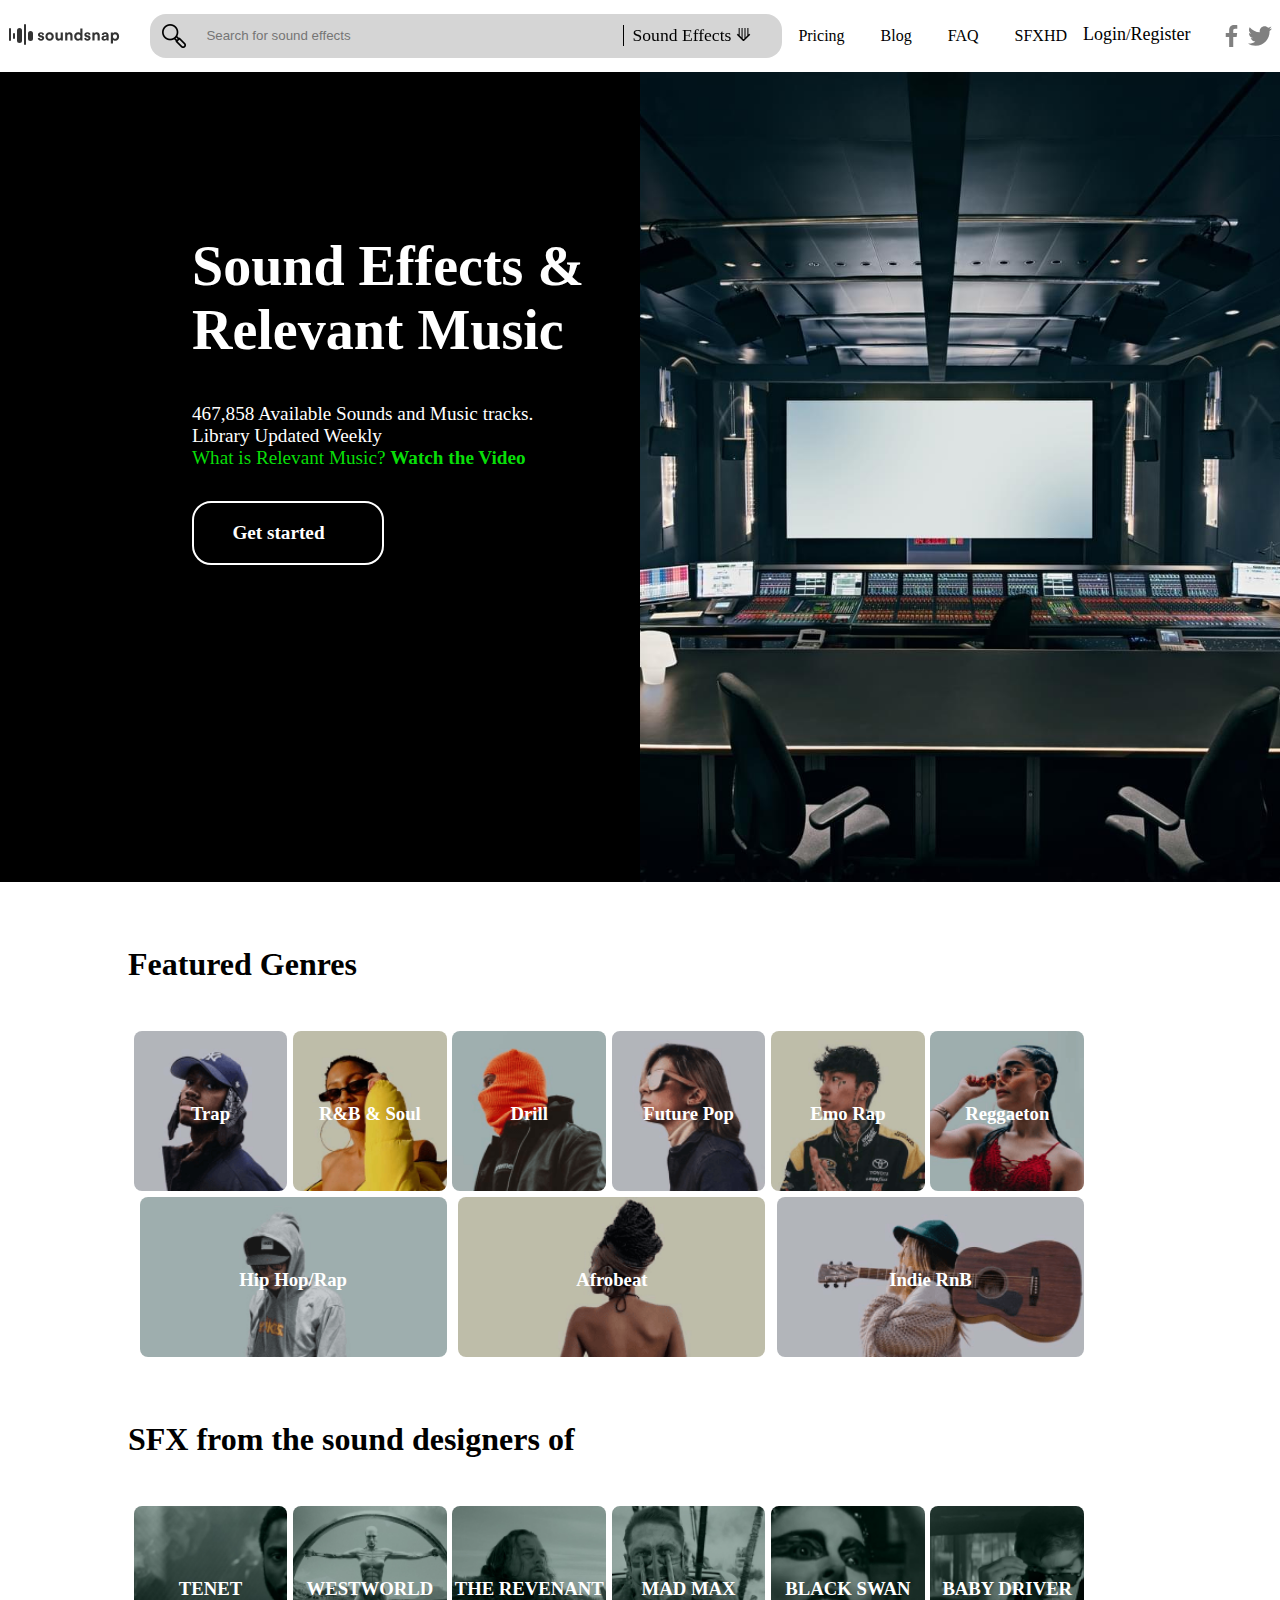
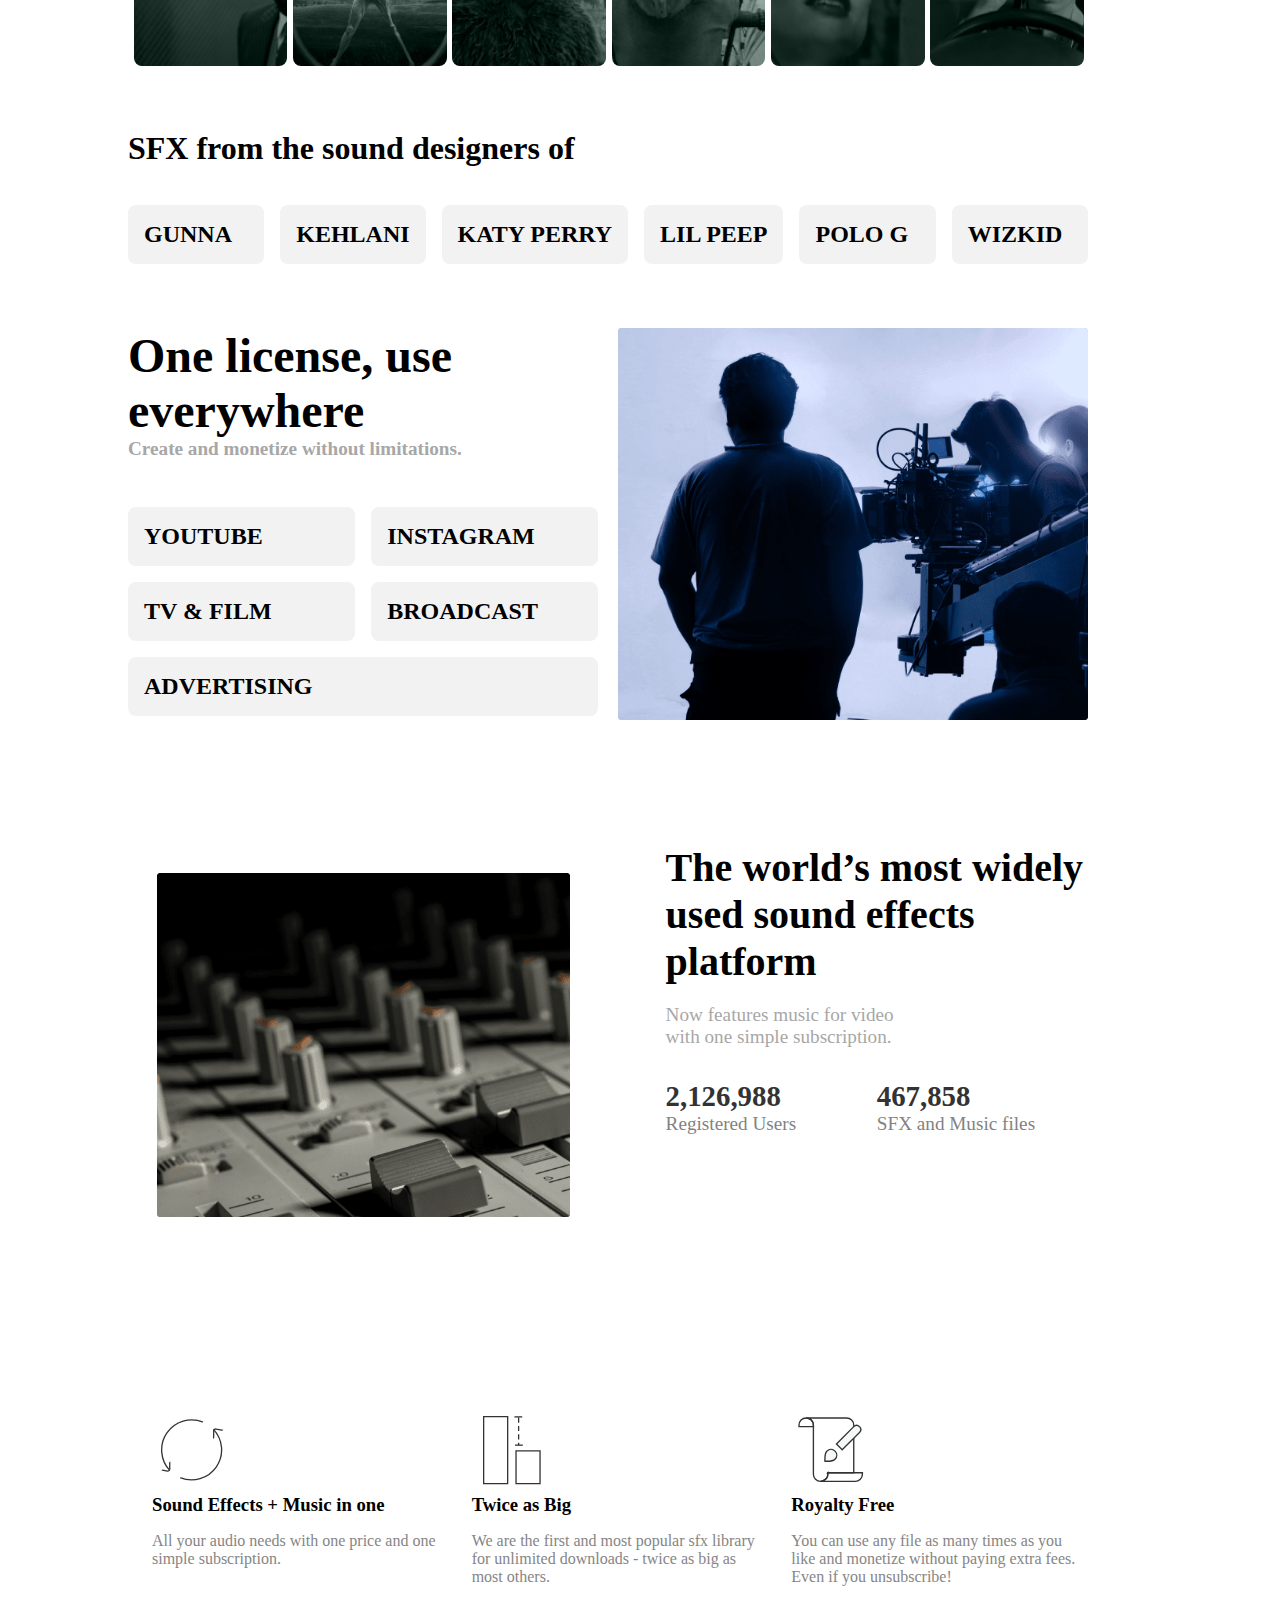
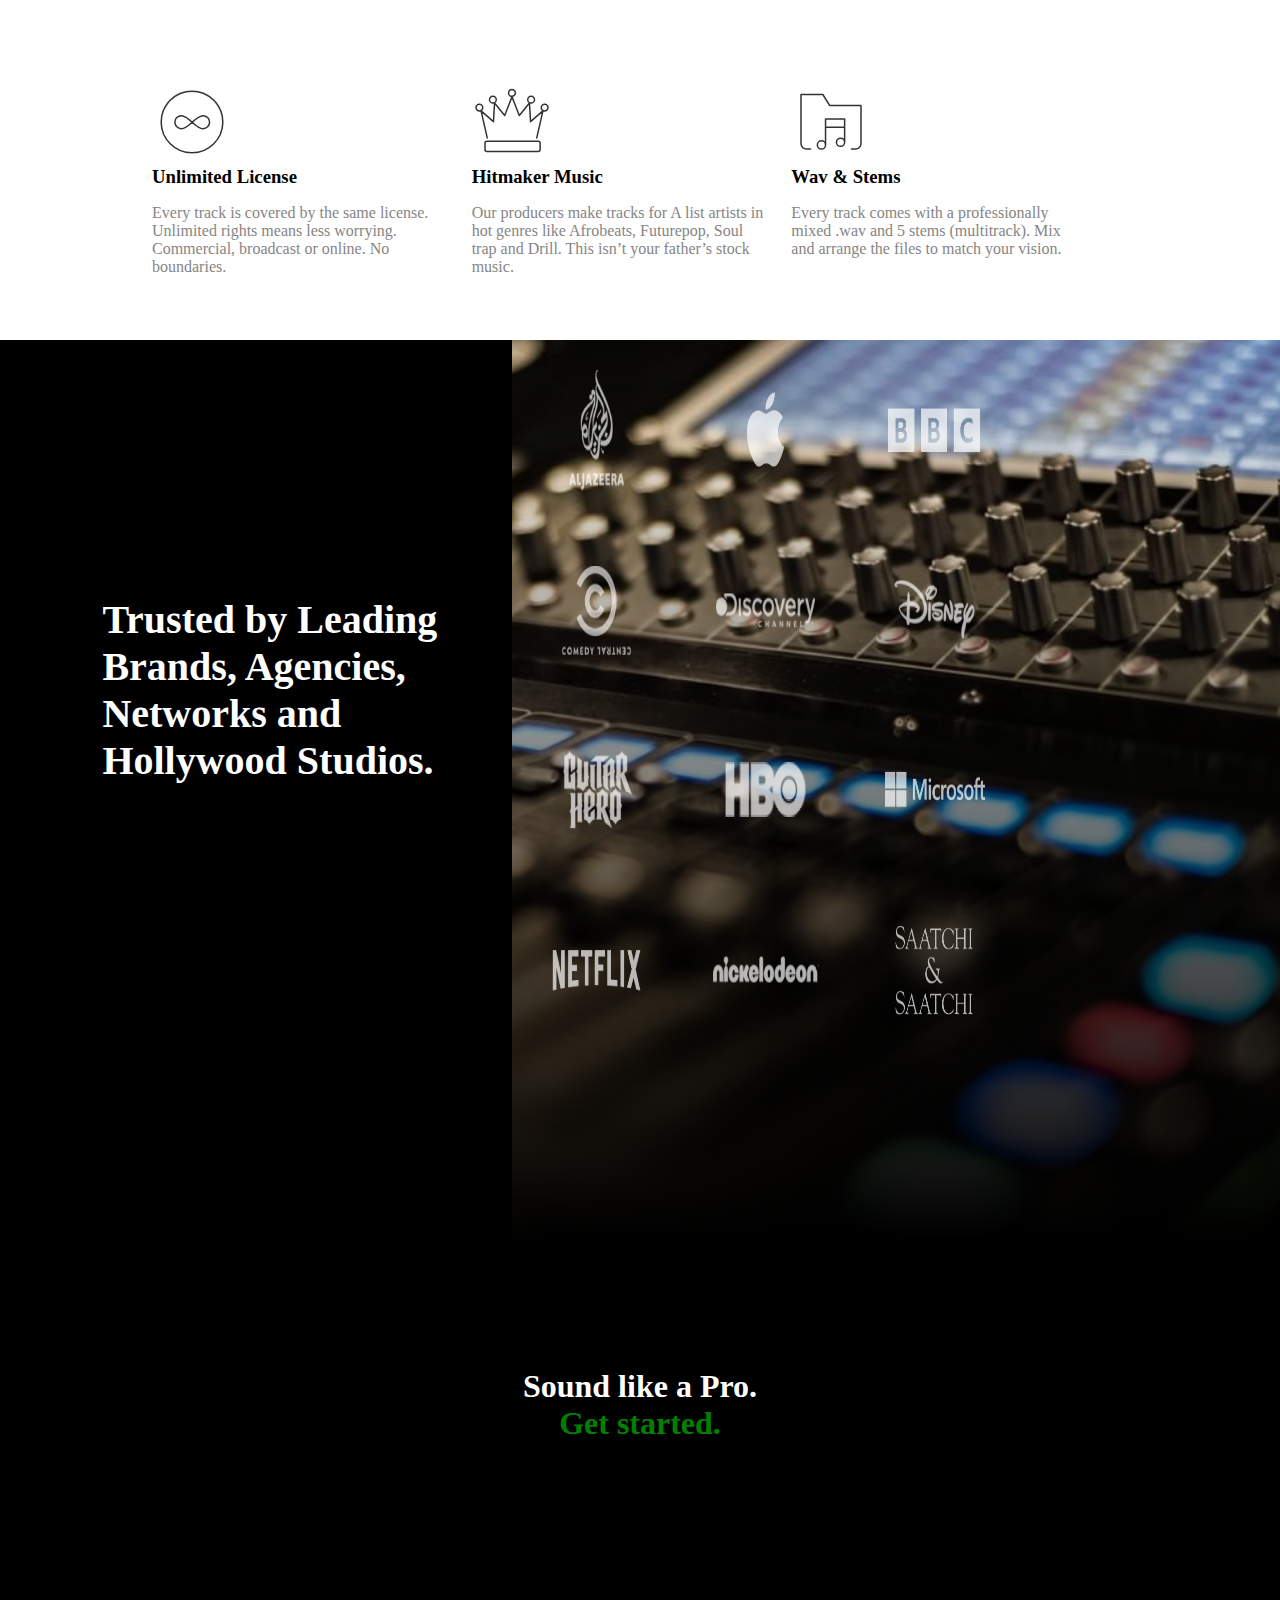
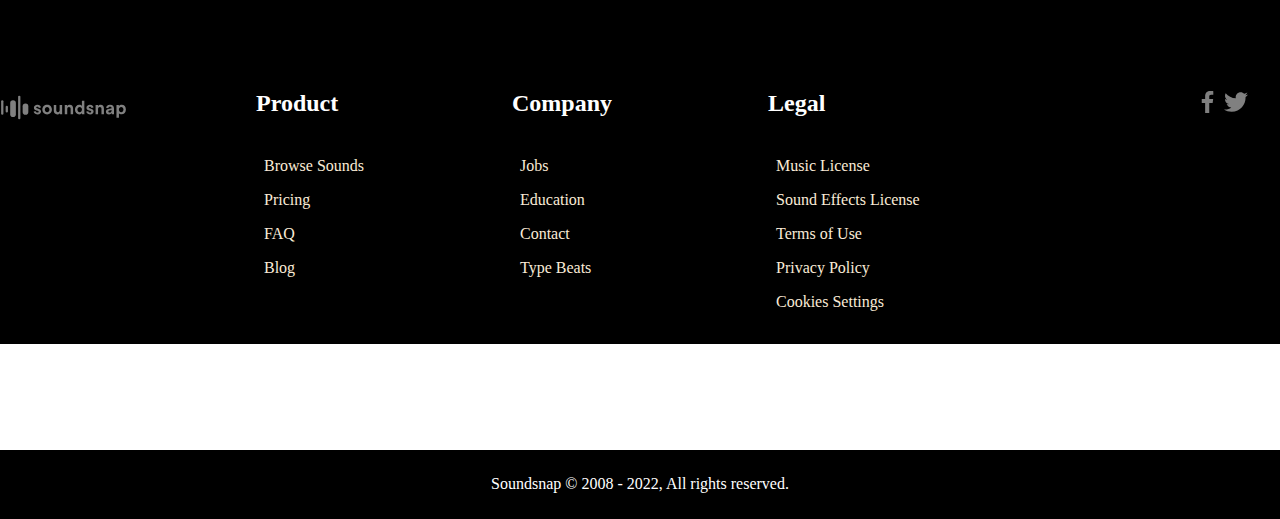
==== index.html @ e52e3776 "last part" ====
<!DOCTYPE html>
<html lang="en">
<head>
    <meta charset="UTF-8">
    <meta http-equiv="X-UA-Compatible" content="IE=edge">
    <meta name="viewport" content="width=device-width, initial-scale=1.0">
    <title>soundsnap</title>
    <link rel="icon" type="image/png" href="./resources/favicon.png">
    <link rel="stylesheet" href="./css_files/index.css">
    <link rel="stylesheet" href="./css_files/index2.css">
    <link rel="stylesheet" href="./css_files/index3.css">
</head>
<body>

    <header class="full">
        <a class="logo" href="index.html"><img src="./resources/logo.svg" alt="not found"></a>
        <div class="containerSearch">
            <img class="spanIcon" src="./resources/icon_search.png" alt="not-found">
            <input type="text" name="search" class="inputSearch" placeholder="Search for sound effects">
            <span></span>
            <span class="borderSec"></span>
            <div class="dropMenu"><span>Sound Effects</span>
                <div class="dropDownContainer">
                    <span class="arrowSpan"></span>
                    <span class="list">
                        <span>Search for</span>
                        <a href="#">Sound Effects</a>
                        <a href="#">Music</a>
                    </span>
                </div>
            </div>
        </div>
        <nav style="float: left;">
            <ul>
                <li><a href="#">Pricing</a></li>
                <li><a href="#">Blog</a></li>
                <li><a href="#">FAQ</a></li>
                <li><a href="#">SFXHD</a></li>
            </ul>
        </nav>
        <span class="logIn">
            <a href="#" onclick="openLogIn(event)">Login</a>/<a href="#" onclick="openSignUp(event)">Register</a>
        </span>
        <span class="socialBtn">
            <a href="#"><img class="social-image" src="./resources/facebook.svg" alt="Facebook button light"></a>
            <a href="#"><img class="social-image" src="./resources/twitter.svg" alt="Twitter button light"></a>
        </span>
    </header>


    <header class="mini">
        <span class="menu" onclick="openNav()">
            <img src="./resources/menu.svg" alt="not found">
        </span>
        <img src="./resources/logo.svg" alt="not found" class="logo">
        <span class="btnSearch" onclick="ToggleSearchBar()">
            <img src="./resources/search.svg" alt="">
        </span>
    </header>
    <div class="searchBar" id="searchBar">
        <div class="containerSearch" style="font-size: 0.7em;">
            <img class="spanIcon" src="./resources/icon_search.png" alt="not-found">
            <input type="text" name="search" class="inputSearch" placeholder="Search for sound effects">
            <div class="dropMenu"><span>SFX</span>
                <div class="dropDownContainer" style="height: 8em;">
                    <span class="arrowSpan"></span>
                    <span class="list">
                        <span>Search for</span>
                        <a href="#">SFX</a>
                        <a href="#">Music</a>
                    </span>
                </div>
            </div>
        </div>
    </div>
    <div id="mySidenav" class="sidenav">
        <a href="javascript:void(0)" class="closebtn" onclick="closeNav()">&times;</a>
        <a href="#">Home</a>
        <a href="#">Pricing</a>
        <a href="#">Blog</a>
        <a href="#">FAQ</a>
        <a href="#">SFXHD</a>
        <a href="#" onclick="openLogIn(event)">Login</a>
        <a href="#" onclick="openSignUp(event)">Register</a>
    </div>


    <main id="main">
        <div class="sideRight">
        </div>
        <div class="sideLeft">
            <h1>Sound Effects &<br>
                Relevant Music</h1>
            <p>467,858 Available Sounds and Music tracks.<br>
                 Library Updated Weekly<br> <span style="color: rgb(8, 222, 8);">What is Relevant Music? </span> 
                <span style="font-weight: bold; cursor: pointer; color: rgb(8, 222, 8);">Watch the Video</span>
                <a class="button-link" href="#">Get started</a>
            </p>
            
            
        </div>
        <div style="clear: both;"></div>
        <div class="secondSection">
            <h1>Featured Genres</h1>
            <div class="sectionHome">
                <div class="imageContainer ">
                <img src="./resources/trap.png"  alt="Trap sound effects">
                <h3>
                  <a href="#" title="Trap">
                    Trap
                  </a>
                </h3>
              </div>
             <div class="imageContainer">
                <img  src="./resources/r-b-soul.png"  alt="R&amp;B &amp; Soul sound effects">
                <h3>
                  <a href="#" title="R&amp;B &amp; Soul">
                    R&amp;B &amp; Soul
                  </a>
                </h3>
              </div>
              <div class="imageContainer">
                <img  src="./resources/drill.png"  alt="Drill sound effects">
                <h3>
                  <a href="#" title="Drill">
                    Drill
                  </a>
                </h3>
              </div>
              <div class="imageContainer">
                <img src="./resources/future_pop.png"  alt="Future Pop sound effects">
                <h3>
                  <a href="#" title="Future Pop">
                    Future Pop
                  </a>
                </h3>
              </div>
              <div class="imageContainer">
                <img  src="./resources/emo_rap.png"  alt="Emo Rap sound effects">
                <h3>
                  <a href="#" title="Emo Rap">
                    Emo Rap
                  </a>
                </h3>
              </div>
              <div class="imageContainer ">
                <img  src="./resources/latin_reggaeton.png"  alt="Reggaeton sound effects">
                <h3>
                  <a href="#" title="Reggaeton">
                    Reggaeton
                  </a>
                </h3>
              </div>
               <div class="imageContainer second">
                <img  src="./resources/rap_hip_hop.png"  alt="Hip Hop/Rap sound effects">
                <h3>
                  <a href="#" title="Hip Hop/Rap">
                    Hip Hop/Rap
                  </a>
                </h3>
              </div>
              <div class="imageContainer second">
                <img  src="./resources/afrobeat.png"  alt="Afrobeat sound effects">
                <h3>
                  <a href="#" title="Afrobeat">
                    Afrobeat
                  </a>
                </h3>
              </div>
              <div class="imageContainer second">
                <img  src="./resources/indie_rnb.png"  alt="Indie RnB sound effects">
                <h3>
                  <a href="#" title="Indie RnB">
                    Indie RnB
                  </a>
                </h3>
              </div>
            </div>
        </div>
        <div style="clear: both;"></div>
        <div class="secondSection">
            <h1>SFX from the sound designers of</h1>
            <div class="sectionHome">
                <div class="imageContainer">
                    <img src="./resources/tenet.jpg"  alt="Trap sound effects">
                    <h3>
                      <a href="#" title="Trap">
                        TENET
                      </a>
                    </h3>
                  </div>

                  <div class="imageContainer">
                    <img src="./resources/westworld.jpg"  alt="Trap sound effects">
                    <h3>
                      <a href="#" title="Trap">
                        WESTWORLD
                      </a>
                    </h3>
                  </div>

                  <div class="imageContainer ">
                    <img src="./resources/the_revenant.jpg"  alt="Trap sound effects">
                    <h3>
                      <a href="#" title="Trap">
                        THE REVENANT
                      </a>
                    </h3>
                  </div>

                  <div class="imageContainer">
                    <img src="./resources/mad_max.jpg"  alt="Trap sound effects">
                    <h3>
                      <a href="#" title="Trap">
                        MAD MAX
                      </a>
                    </h3>
                  </div>
                  <div class="imageContainer">
                    <img src="./resources/black_swan.jpg"  alt="Trap sound effects">
                    <h3>
                      <a href="#" title="Trap">
                        BLACK SWAN
                      </a>
                    </h3>
                  </div>
                  <div class="imageContainer">
                    <img src="./resources/baby_driver.jpg"  alt="Trap sound effects">
                    <h3>
                      <a href="#" title="Trap">
                        BABY DRIVER
                      </a>
                    </h3>
                  </div>
            </div>
        </div>

        <div style="clear: both;"></div>
        <div class="secondSection">
            <h1>SFX from the sound designers of</h1>
            <div class="itemProducer">
                <div>
                <h3>Gunna</h3>
              </div>
              <div>
                <h3>Kehlani</h3>
              </div>
              <div>
                <h3>Katy Perry</h3>
              </div>
              <div>
                <h3>Lil Peep</h3>
              </div>
              <div>
                <h3>Polo G</h3>
              </div>
              <div>
                <h3>Wizkid</h3>
              </div>
            </div>
        </div>
        <div class="secondSection">
            <div class="sideRight2">
                <img src="./resources/home-one-license.png" alt="not found">
            </div>
            <div class="sideLeft2">
                <h1>One license, use everywhere</h1>
                <h3>Create and monetize without limitations.</h3>
                <div class="itemProducer" style="margin-top: 10%;">
                    <div>
                    <h3>YOUTUBE</h3>
                  </div>
                  <div>
                    <h3>INSTAGRAM</h3>
                  </div>
                  <div>
                    <h3>TV &amp; FILM</h3>
                  </div>
                  <div>
                    <h3>BROADCAST</h3>
                  </div>
                  <div>
                    <h3>ADVERTISING</h3>
                  </div>
                </div>
            </div>
        </div>
        <div class="secondSection" style="margin-top: 5%;">
            <div class="sideLeft3">
                <img src="./resources/widely-used.png" alt="not found">
            </div>
            <div class="sideRight3">
                <h1>The world’s most widely used sound effects platform</h1>
                <p>Now features music for video<br> with one simple subscription.</p>
                <div class="number">
                    <div class="users">
                      <span class="files">2,126,988</span>Registered Users
                    </div>
                    <div class="users">
                      <span class="files">467,858</span>SFX and Music files
                    </div>
                  </div>
            </div>
        </div>

        <div style="clear: both;"></div>
        <div class="secondSection">
            <div class="itemSec">
                <div class="item">
                  <div class="image">
                    <img src="./resources/icon-one_sub.svg">
                  </div>
                    <h3>Sound Effects + Music in one</h3>
                    <p class="text">All your audio needs with one price and one simple subscription.</p>
                </div><div class="item">
                  <div class="image">
                    <img src="./resources/icon-twice_as_big.svg">
                  </div>
                    <h3>Twice as Big</h3>
                    <p class="text">We are the first and most popular sfx library for unlimited downloads - twice as big as most others.</p>
                </div><div class="item">
                  <div class="image">
                    <img src="./resources/icon-royalty.svg">
                  </div>
                    <h3>Royalty Free</h3>
                    <p class="text">You can use any file as many times as you like and monetize without paying extra fees. Even if you unsubscribe!</p>
                </div>
                <div class="item">
                  <div class="image">
                    <img src="./resources/icon-unlimited.svg">
                  </div>
                    <h3>Unlimited License</h3>
                    <p class="text">Every track is covered by the same license. Unlimited rights means less worrying. Commercial, broadcast or online. No boundaries.</p>
                </div>
                <div class="item">
                  <div class="image">
                    <img src="./resources/icon-hitmaker.svg">
                  </div>
                    <h3>Hitmaker Music</h3>
                    <p class="text">Our producers make tracks for A list artists in hot genres like Afrobeats, Futurepop, Soul trap and Drill. This isn’t your father’s stock music.</p>
                </div>
                <div class="item">
                  <div class="image">
                    <img src="./resources/icon-wave_stems.svg">
                  </div>
                    <h3>Wav &amp; Stems</h3>
                    <p class="text">Every track comes with a professionally mixed .wav and 5 stems (multitrack). Mix and arrange the files to match your vision.</p>
                </div>
            </div>
          </div>
          <footer>
             <div class="leftSide">
             <h3>Trusted by
                Leading Brands,
                Agencies, Networks
                and Hollywood Studios.</h3>
            </div>
          <div class="rightSide">
              <img src="./resources/aljazeera@2x.png" alt="">
              <img src="./resources/apple@2x.png" alt="">
              <img src="./resources/bbc@2x.png" alt="">
              <img src="./resources/comedy@2x.png" alt="">
              <img src="./resources/discovery@2x.png" alt="">
              <img src="./resources/disney@2x.png" alt="">
              <img src="./resources/guitarhero@2x.png" alt="">
              <img src="./resources/hbo@2x.png" alt="">
              <img src="./resources/microsoft@2x.png" alt="">
              <img src="./resources/netflix@2x.png" alt="">
              <img src="./resources/nickelodeon@2x.png" alt="">
              <img src="./resources/saatchi@2x.png" alt="">
            </div>
          <div class="containerText">
              <h1>Sound like a Pro. </h1>
              <h1 style="color:green">Get started.</h1>
            </div>
            <div class="footerContainer">
              <div>
                <a href="#"><img src="./resources/logo2.svg" alt="not found" width="50%"></a>
              </div>
              <div>
                <h2>Product</h2>
                <ul>
                  <li><a href="#">
                    Browse Sounds</a></li>
                    <li><a href="#">Pricing</a></li>
                    <li><a href="#">FAQ </a></li>
                    <li><a href="#">Blog</a></li>
                </ul>
              </div>
              <div>
                <h2>Company</h2>
                <ul>
                  <li><a href="#">Jobs</a></li>
                  <li><a href="#">Education</a></li>
                  <li><a href="#">Contact </a></li>
                  <li><a href="#">Type Beats </a></li>
                </ul>
              </div>
              <div>
                <h2>Legal</h2>
                <ul>
                  <li><a href="#">Music License</a></li>
                <li><a href="#">Sound Effects License</a></li>
                <li><a href="#">Terms of Use</a></li>
                <li><a href="#">Privacy Policy</a></li>
                <li><a href="#">Cookies Settings</a></li>
                </ul>
              </div>
              <div style="text-align: right; padding-right: 2em;">
                <a href="#"><img src="./resources/facebook.svg" alt=""></a>
                <a href="#"><img src="./resources/twitter.svg" alt=""></a>
              </div>
            </div>
            <div style="clear: both;"></div>
            <div class="copyright">Soundsnap © 2008 - 2022, All rights reserved.</div>
          </footer>
    </main>
    <div id="logIn" class="dialog">
    <form action="./html_files/log_in.html" method="get" class="form-content animate">
      <label for="uname"><b>Username</b></label>
      <input class="email" type="text" placeholder="Enter Username" name="uname" required>
  
      <label for="psw"><b>Password</b></label>
      <input class="pass" type="password" placeholder="Enter Password" name="psw" required>
  
      <button type="submit">Login</button>
      <label>
        <input type="checkbox" checked="checked" name="remember"> Remember me
      </label>
    </form>
  </div>

  <div id="signUp" class="dialog">
    <form action="./html_files/registration.html" method="post" class="form-content animate">
      <label for="email"><b>Email</b></label>
      <input class="email" type="text" placeholder="Enter Email" name="email" required>

      <label for="fName"><b>FirstName</b></label>
      <input class="email" type="text" placeholder="Enter FirstName" name="fName" required>

      <label for="lName"><b>LastName</b></label>
      <input class="email" type="text" placeholder="Enter LastName" name="lName" required>

      <label for="psw"><b>Password</b></label>
      <input class="pass" type="password" placeholder="Enter Password" name="psw" required>

      <button type="submit">Sign Up</button>
    </form>
  </div>
      <script src="./js_files/my_js.js"></script>
</body>
</html>
---- css_files/index.css ----
*{
    padding: 0%;
    margin: 0%;
    box-sizing: border-box;
}

header{
    position: fixed;
    top: 0;
    width: 100%;
    height: 4.5em;
    background-color: rgb(255, 255, 255);
    padding-left: 0.5em;
    z-index: 1;
}
header.full{
   padding: .5em;
}
header.mini{
    display: none;
}

.logo{
    float: left;
    position: relative;
    top: 20%;
    width: 10%;
}
.containerSearch{
    float: left;
    width: 50%;
    height: 80%;
    background-color: rgb(213, 213, 213);
    position: relative;
    top: 10%;
    margin-left: 1em;
    border-radius: 1em;
}

.spanIcon{
    position: relative;
    top: 14%;
    width: 2em;
    height: 2em;
    float: left;
    margin-right: 1em;
    margin-left: 0.5em;
}

.inputSearch{
    float: left;
    position: relative;
    top: 10%;
    width: 50%;
    height: 80%;   
    border: none;
    background-color: rgb(213, 213, 213);
    z-index: 1;
}
.inputSearch:focus{
    border: none;
    outline: 0;
}

input[type='text']:focus + span:after {
    content:'\00D7';
}
.borderSec{
    position: relative;
    width: 49%;
    height: 2.9em;
    position: fixed;
    left: 12%;
}
input[type='text']:focus ~ .borderSec{
    border: solid .1em green;
    border-radius:1em;
}
input+span{
    float: left;
    position: relative;
    top: 0%;
    font-weight: bold;
    font-size: 2.5em;
    cursor: pointer;
}
.dropMenu{
    float: right;
    position: relative;
    top: 25%;
    right: 5%;
    font-size: 1.1em;
    cursor: pointer;
    z-index: 1;
    padding-left: 0.5em;
    border-left: solid .1em black;
}
.dropMenu::after{
    content: " \27F1";
}
.dropDownContainer{
    width: 12em;
    height: 7.5em;
    border: solid 2px black;
    position: absolute;
    top: 130%;
    left: -12%;
    right: 37%;
    background-color: white;
    box-shadow: 0.3em 0.5em #d2d0d0;
    display: none;
}
.dropDownContainer .arrowSpan{
    width: 20%;
    height: 30%;
    border: solid 2px black;
    position: absolute;
    top: -2%;
    right: 30%;
    transform: rotate(45deg);
   background-color: white;
}
.dropDownContainer .list{
    position: absolute;
    width: 100%;
    height: 100%;
    background-color: white;   
}
span a{
    color: black;
    padding: 0.7em 1em;
    text-decoration: none;
    display: block;
}
span a:hover{
    background-color: #d2d0d0;
}
.list span{
    color: rgb(131, 128, 128);
    padding: 0.7em 1em;
    font-size: 0.8em;
    text-decoration: none;
    display: block;
}
.dropMenu:hover .dropDownContainer{
    display: inline;
}
nav>ul>li{
    display: inline-block;
    padding: 1.2em 1em;
}
nav>ul>li>a{
    text-decoration: none;
    color: black;
}
nav>ul>li>a:hover{
    color: rgb(155, 155, 155);
}
.logIn>a{
    padding: 0.9em 0em;
    display: inline-block;
    font-size: large;
}
.logIn>a:hover{
    color: rgb(155, 155, 155);
    background-color: rgb(255, 255, 255);;
}
.socialBtn{
    float: right;
    position: relative;
}
.socialBtn>a{
    padding: 0.9em 0em;
    display: inline-block;
    font-size: large;
}
.socialBtn>a:hover{
    background-color: transparent;
    opacity: 0.5;
}

.mini>.logo{
    position: absolute;
    right: 45%;
    top: 20%;
}
.mini>.menu{
    position: absolute;
    top: 30%;
    cursor: pointer;
}
.mini>.menu:hover{
   opacity: 0.5;
}
.mini>.btnSearch{
    float: right;
    position: relative;
    top: 30%;
    right: 2%;
    cursor: pointer;
}
.mini>.btnSearch:hover{
    opacity: 0.5;
}
.sidenav {
    height: 100%;
    width: 0;
    position: fixed;
    z-index: 1;
    top: 0;
    left: 0;
    background-color: #111;
    overflow-x: hidden;
    transition: 0.5s;
    padding-top: 60px;
  }
  .sidenav a {
    padding: 8px 8px 8px 32px;
    text-decoration: none;
    font-size: 25px;
    color: #818181;
    display: block;
    transition: 0.3s;
  }
  
  .sidenav a:hover {
    color: #f1f1f1;
  }
  
  .sidenav .closebtn {
    position: absolute;
    top: 0;
    right: 25px;
    font-size: 36px;
    margin-left: 50px;
  }
  
@media screen and (max-height: 450px) {
    .sidenav {padding-top: 15px;}
    .sidenav a {font-size: 18px;}
  }

.searchBar{
    position:fixed;
    width: 100%;
    height: 3.5em;
    background-color: rgb(216, 215, 215);
    top: 4.5em;
    display: none;
    z-index: 1;
}
.searchBar>.containerSearch{
    width: 90%;
    left: 2%;
}
.searchBar>.containerSearch .dropDownContainer{
    width: 180%;
    top: 100%;

}
.searchBar>.containerSearch .dropDownContainer .arrowSpan{
    top: -5%;
    right: 45%;
}
.searchBar>.containerSearch  .inputSearch{
    width: 60%;
}
main{
    height: 100%;
    width: 100%;
    top: 4.5em;
    right: 0;
    position: absolute;
}
main>.sideRight{
    background-image: url('../resources/main.jpg');
    background-size:     cover;                      /* <------ */
    background-repeat:   no-repeat;
    background-position: center center;
    width: 50%;
    height: 90%;
    float: right;
}
main>.sideLeft{
    background-color: black;
    width: 50%;
    height: 90%;
    float: left;
    color: white;
}
main>.sideLeft>h1{
    position: relative;
    top: 20%;
    left: 30%;
    font-size: 3.5em;
}
main>.sideLeft>p{
    position: relative;
    top: 25%;
    left: 30%;
    font-size: 1.2em;
}

@media only screen and (max-width: 1220px) {
    .socialBtn{
     display: none;
    }
}
 
@media only screen and (max-width: 1090px) {
     .containerSearch{
         width: 45%;
     }
     .borderSec{
        width: 44.5%;
     }
}
 
@media only screen and (max-width: 1000px) {
     .containerSearch{
         width: 40%;
     }
     .borderSec{
        width: 40%;
     }
}   
 
@media only screen and (max-width: 905px) {
     .containerSearch{
         width: 33%;
     }
     .inputSearch{
         width: 20%;
     }
     .borderSec{
        width: 32.5%;
        left: 12.5%;
     }
    
}
 

@media only screen and (max-width: 1150px) {
    main>.sideRight{
        width: 100%;
        height: 50%;
    }
 
    main>.sideLeft{
        width: 100%;
    }
    main>.sideLeft>h1 ,main>.sideLeft>p{
        width: 70%;
    }
    
}
main>.sideLeft>p>a{
    display: block;
    position: relative;
    margin-top: 5%;
    width: 30%;
    font-weight: 700;
    font-size: 1em;
    line-height: 1.56;
    padding: 0.8em 2em;
    border: solid 2px white;
    color: white;
    text-decoration: none;
    border-radius: 1em;
}
@media only screen and (max-width: 830px) {
    header.full{
        display: none;
    }
    header.mini{
        display: inline-block;
    }
    main>.sideLeft>p>a{
        width: 50%;
    }
    main>.sideLeft>p,main>.sideLeft>h1{
        left: 10%;
    }
    .logo{
        width: auto;
    }

}
@media only screen and (max-width: 500px) {
    main>.sideLeft{
        height: 55%;
        padding-right: 1em;
    }
    main>.sideLeft>p>a{
        font-size: 0.5em;
    }
    main>.sideLeft>p>a{
        width: 100%;
        font-size: .7em;
    }
    main>.sideLeft>p{
        font-size: 1em;
    }
    main>.sideLeft>h1{
        font-size: 1.2em;
    }
    
}
---- css_files/index2.css ----
main>.secondSection{
    padding-top:5%;
    padding-left: 10%;
    margin-right: 15%;
}

main>.secondSection>.sectionHome{
    background-color: aqua;
    margin-top: 3em;
}
main>.secondSection>.sectionHome>.imageContainer{
    position: relative;
    width: 16%;
    height: 10em;
    float: left;
    margin-left: 0.6%;
}
main>.secondSection>.sectionHome>.second{
    width: 32%;
    margin-left: 1.2%;
    margin-top: 0.6%;
}
main>.secondSection>.sectionHome>.imageContainer>img{
    width: 100%;
    height: 100%;
    object-fit: cover;
    object-position: center;
    border-radius: 0.5em;
}
main>.secondSection>.sectionHome>.imageContainer>h3{
    width: 100%;
    height: 100%;
    text-align: center;
    position: absolute;
    top: 0%;
    border-radius: 0.5em;
    cursor: pointer;
        
}
main>.secondSection>.sectionHome>.imageContainer>h3>a{
    position: relative;
    top: 45%;
    text-decoration: none;
    color: white;
}
main>.secondSection>.sectionHome>.imageContainer>h3:hover{
    background-color: rgb(188, 241, 224);
}

.itemProducer{
    display: flex;
    flex-wrap: wrap;
    justify-content: center;
    align-items: center;
    gap: 1em;
    margin-top: 4%;
}
.itemProducer>div{
    text-transform: uppercase;
    background: #f2f2f2;
    border-radius: .5em;
    padding: 1em;
    flex: 1 1 0;
    white-space: nowrap;
}
.itemProducer>div>h3{
    font-weight: 800;
    font-size: 1.5em;
}
.secondSection>.sideRight2{
    width: 49%;
    float: right;
    height: 30%;
}
.secondSection>.sideRight2>img{
    width: 100%;
    height: 100%;
    object-fit: fill;
    object-position: center;
}
.secondSection>.sideLeft2{
    width: 49%;
}
.secondSection>.sideLeft2>h1{
    font-size: 3em;
}
.secondSection>.sideLeft2>h3{
    font-size: 1.2em;
    color: rgb(167, 167, 167);
}
.secondSection>.sideLeft3{
    width: 49%;
    padding: 3%;
    float: left;
}
.secondSection>.sideRight3{
    width: 49%;
    float: right;
   padding-left: 5%;
}

.secondSection>.sideLeft3>img{
    width: 100%;
    height: 100%;
    object-fit: fill;
    object-position: center;
}
.secondSection>.sideRight3>h1{
    font-size: 2.5em;
}
.secondSection>.sideRight3>p{
    padding-top: 1em;
    font-size: 1.2em;
    color: rgb(167, 167, 167);
}
.secondSection>.sideRight3>.number{
    display: flex;
    flex-wrap: wrap;
    margin-top: 2em;
}
.secondSection>.sideRight3>.number>.users{
    font-size: 1.2em;
    color: #828282;
    margin-bottom: 1.5em;
    flex: 0 0 50%;
    max-width: 50%;
    position: relative;
    width: 100%;
}
.secondSection>.sideRight3>.number>.users>.files{
    font-size: 1.5em;
    font-weight: bold;
    color: #333;
    display: block;
}
.secondSection>.itemSec{
    display: flex;
    flex-wrap: wrap;
}
.secondSection>.itemSec>.item{
    margin-top: 10%;
    padding-left: 1.5em;
    position: relative;
    text-align: left;
    flex: 0 0 33.3%;
    width: 100%;
    max-width: 33.3%;
}
.secondSection>.itemSec>.item>.image{
    text-align: left;
}
.secondSection>.itemSec>.item .text{
    color: #868585;
    margin-top: 1em;
}



@media only screen and (max-width: 1150px) {
    .secondSection>.sideRight2{
        width: 100%;
        height: 20em;
    }
    .secondSection>.sideLeft2{
        width: 100%;
    }  
    .secondSection>.sideRight3{
        width: 100%;
    } 
    .secondSection>.sideLeft3{
        width: 100%;
        height: 20em;
    }
}
footer{
    margin-top: 5%;
    background-image: url('../resources/home-clients-6.jpg');
    position: relative;
    background-repeat: no-repeat;
    background-size: cover;
    height: 100%;
}

footer>.leftSide{
    width: 40%;
    background-color: black;
    float: left;
    height: 100%;
    position: absolute;
}
footer>.rightSide{
    width: 60%;
    float: left;
    position: relative;
    height: 100%;
    left: 40%;
    background-image: linear-gradient(transparent, black);
    padding-right: 20%;
}
footer>.leftSide>h3{
    color:white;
    padding-left: 20%;
    padding-right: 5%;
    font-size: 2.5em;
    padding-top: 50%;
}
footer>.rightSide>img{
    padding: 5%;
    width: 33%;
    float: left;
    height: 20%;
}
footer>.containerText{
    width: 100%;
    height: 50%;
    padding-top: 10%;
    background-color: rgb(0, 0, 0);
    color: white;
    text-align: center;
    position: absolute;
    top: 100%;
    left: 0;
}
footer>.footerContainer{
    width: 100%;
    background-color: rgb(0, 0, 0);
    color: white;
    position: absolute;
    top: 150%;
    padding-bottom: 2%;
}

footer>.footerContainer>div{
    width: 20%;
    text-align: left;
    float: left;
}
footer>.footerContainer>div>ul{
    margin-top: 2em;
}

footer>.footerContainer>div>ul>li{
    list-style-type: none;
    padding: .5em;
}

footer>.footerContainer>div>ul>li>a{
    color: antiquewhite;
    text-decoration: none;
}
footer>.copyright{
    color: white;
    position: absolute;
    top: 190%;
    padding: 2%;
    width: 100%;
    background-color: black;
    text-align: center;
}

@media only screen and (max-width: 830px) {
    main>.secondSection>.sectionHome>.imageContainer{
        width: 32%;
        margin-left: 1.2%;
        margin-top: 1%;

    }
    .secondSection>.itemSec>.item{
        flex: 0 0 50%;
        max-width: 50%;
    }
    footer>.leftSide{
        width: 100%;
        height: 50%;
    }
    footer>.rightSide{
        top: 50%;
        height: 50%;
       left: 0;
       width: 100%;
       padding: 0;
    }
    footer>.leftSide>h3{
        padding-top: 2.5em;
        font-size: 2em;
    }
    footer>.rightSide>img{
      height: 30%;
      width: 25%;
      padding: 1em;
    }
    footer>.footerContainer>div{
        width: 100%;
        text-align: center;
    }
    footer>.copyright{
        top: 284%;
        padding: 5em;
    }
}
@media only screen and (max-width: 500px) {

    main>.secondSection>.sectionHome>.imageContainer{
        width: 48.8%;
    }
    main>.secondSection>.sectionHome>.second{
        width: 100%;
        
    }
    .secondSection>.sideLeft2>h1{
        font-size: 2em;
    }
    .secondSection>.sideRight3>h1{
        font-size: 1.5em;
    }
    footer>.leftSide>h3{
        padding-top: 4em;
        font-size: 1.2em;
    }

    footer>.copyright{
       display: none;
    }
}
---- css_files/index3.css ----
form {
    border: 3px solid #f1f1f1;
    padding: 1.5em;
  }

  input.email, input.pass {
    width: 100%;
    padding: 1em 2em;
    margin: 1em 0;
    display: inline-block;
    border: 1px solid #ccc;
  }

  button {
    background-color: #04AA6D;
    color: white;
    padding: 1.5em  2em;
    margin: 1em 0;
    border: none;
    cursor: pointer;
    width: 100%;
  }

  button:hover {
    opacity: 0.8;
}
.dialog {
  display: none;
  position: fixed;
  z-index: 1; 
  left: 0;
  top: 0;
  width: 100%;
  height: 100%;
  overflow: auto;
  background-color: rgba(0,0,0,0.4);
  padding-top: 10%;
  }

.form-content {
    background-color: #fefefe;
    margin: .5em auto;
    border: 1px solid #888;
    width: 50%;
}
  .animate{
    -webkit-animation: animatezoom 0.6s;
    animation: animatezoom 0.6s
  }
  
  @-webkit-keyframes animatezoom {
    from {-webkit-transform: scale(0)}
    to {-webkit-transform: scale(1)}
  }
  
  @keyframes animatezoom {
    from {transform: scale(0)}
    to {transform: scale(1)}
  }

  @media only screen and (max-width: 830px) {
    .form-content{
      width: 80%;
    }
  }
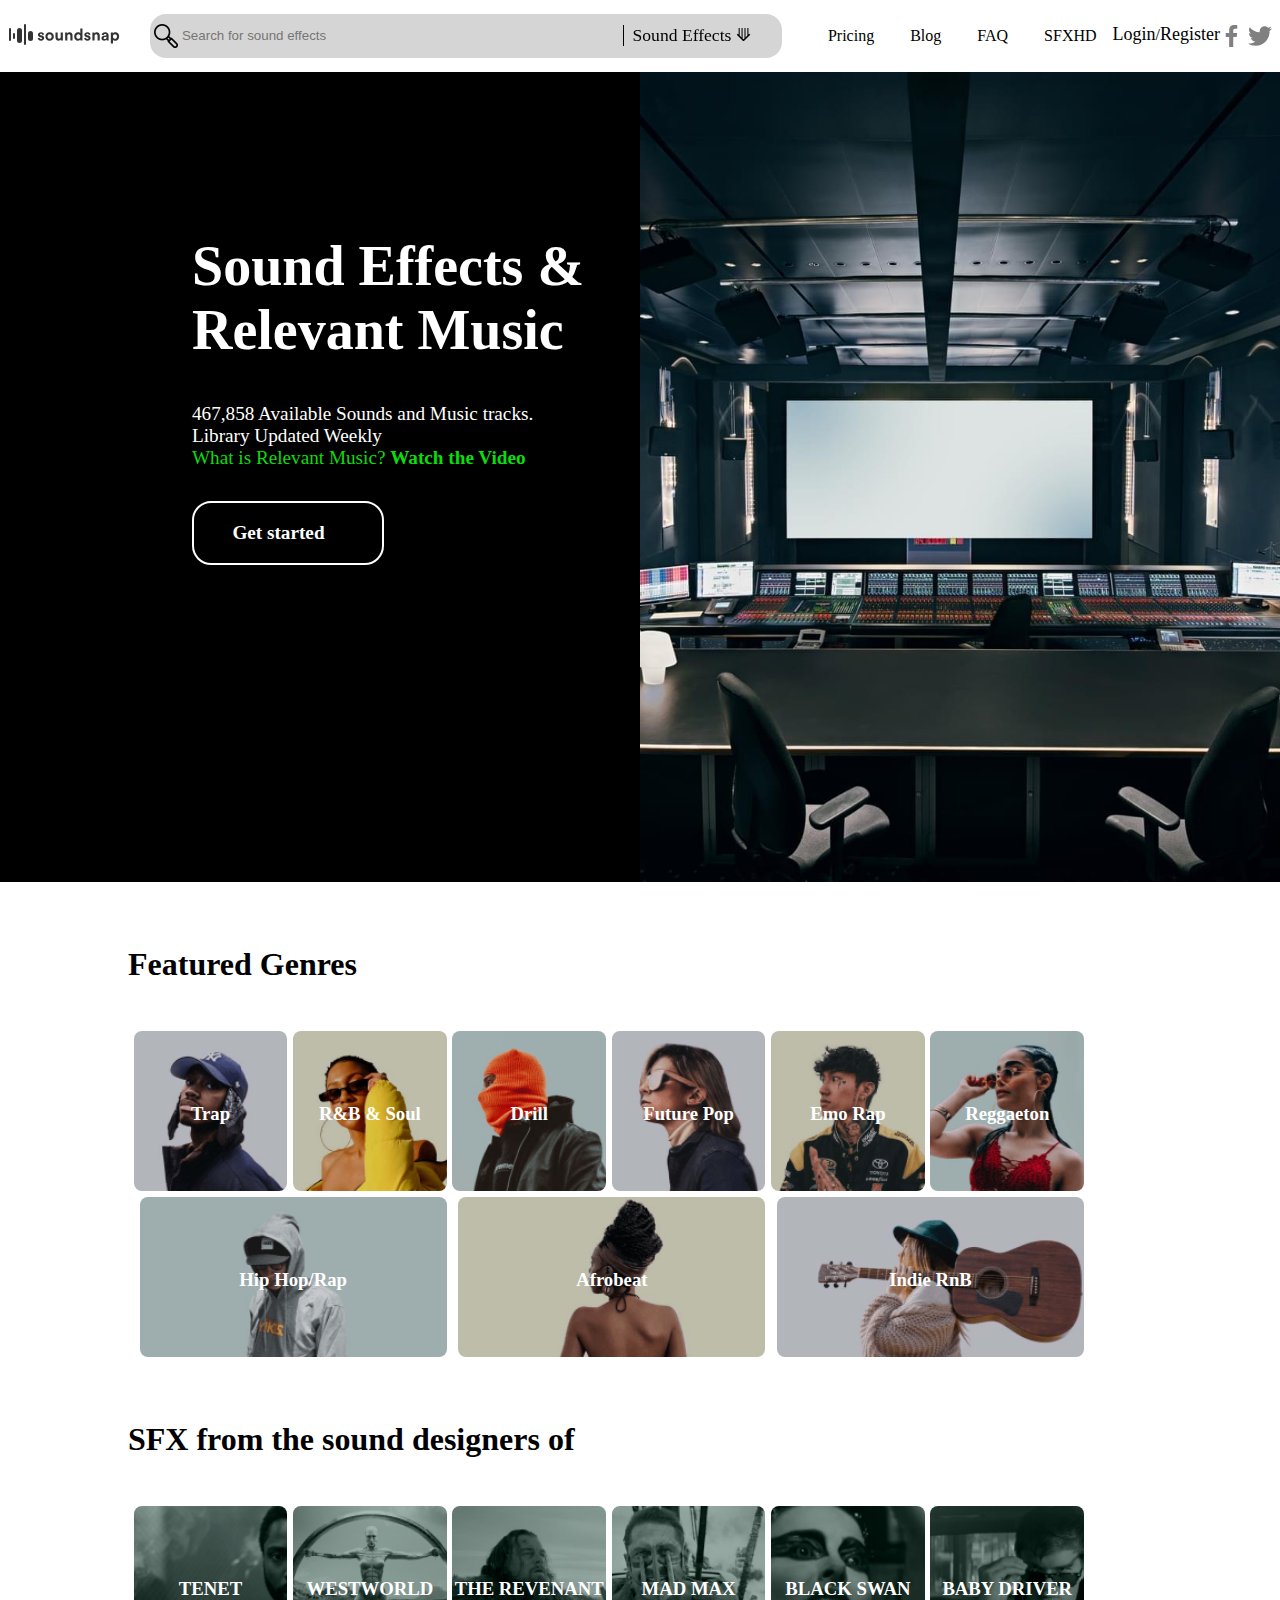
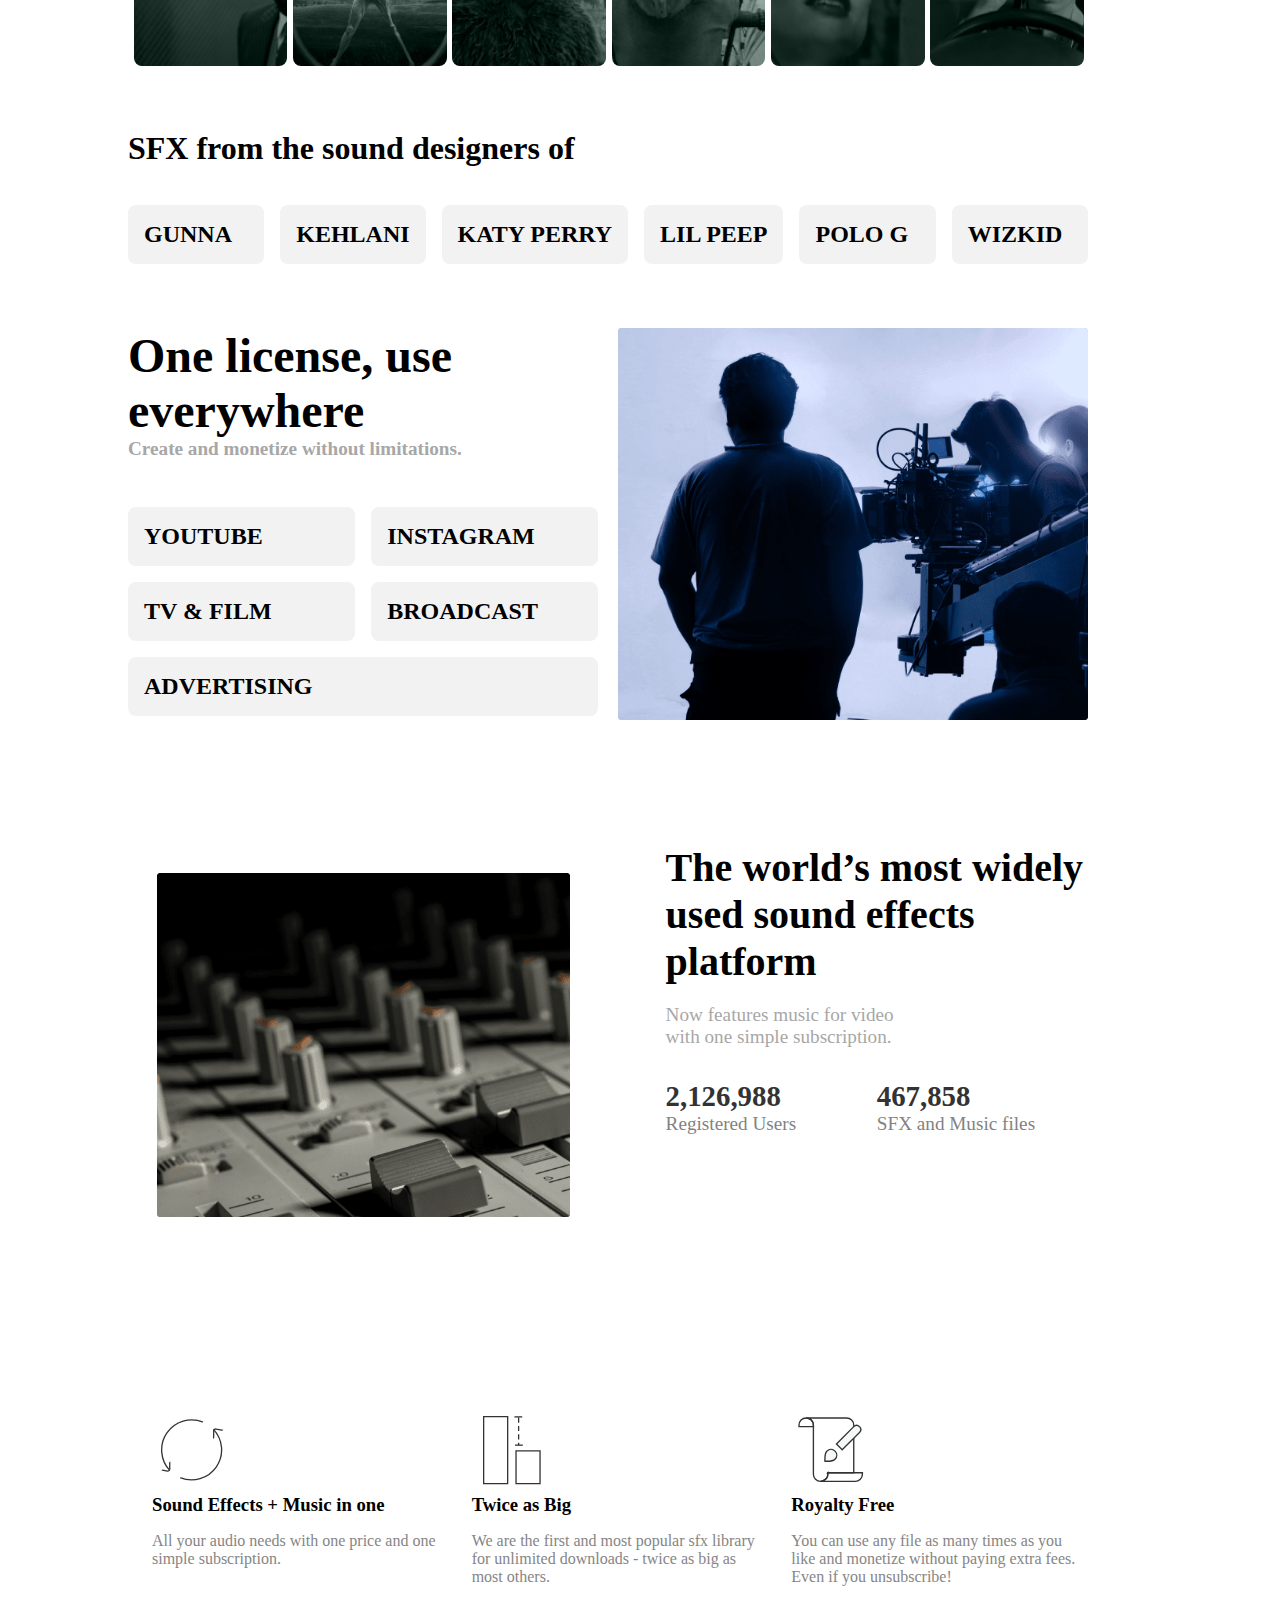
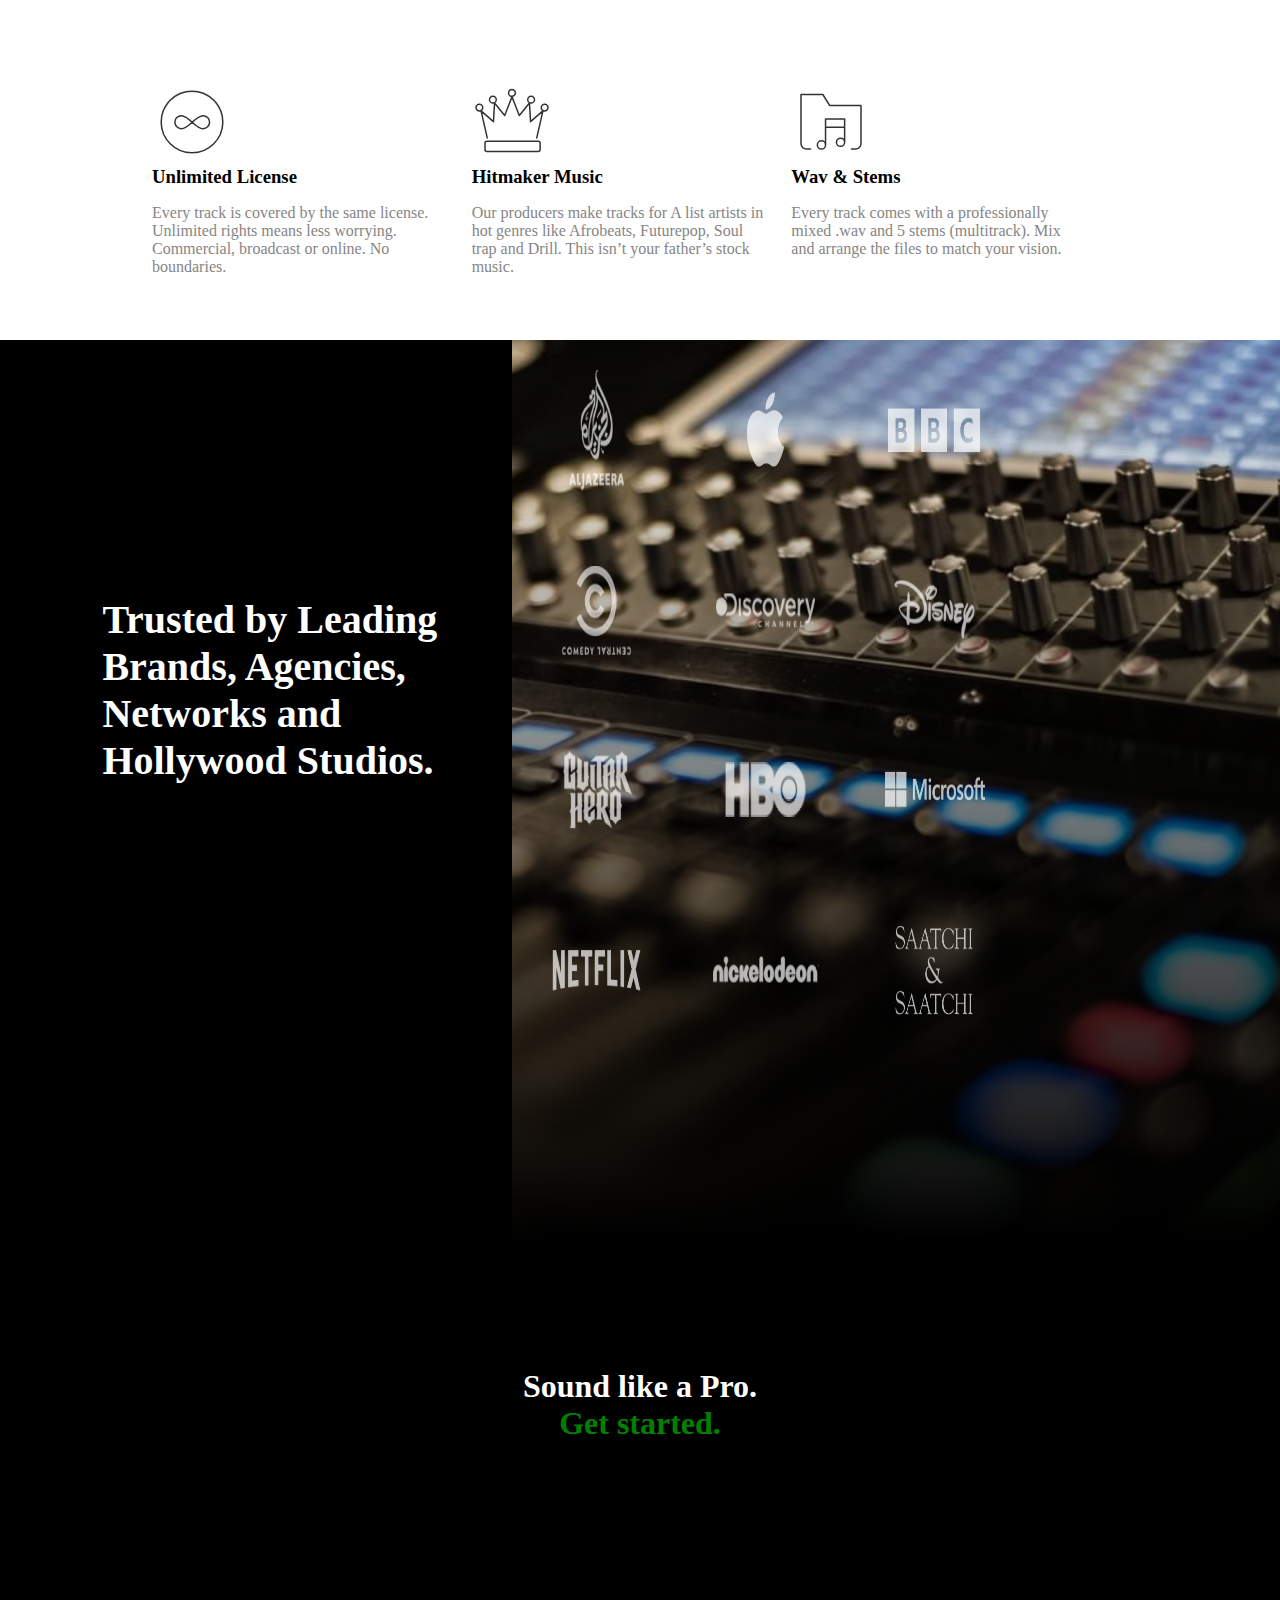
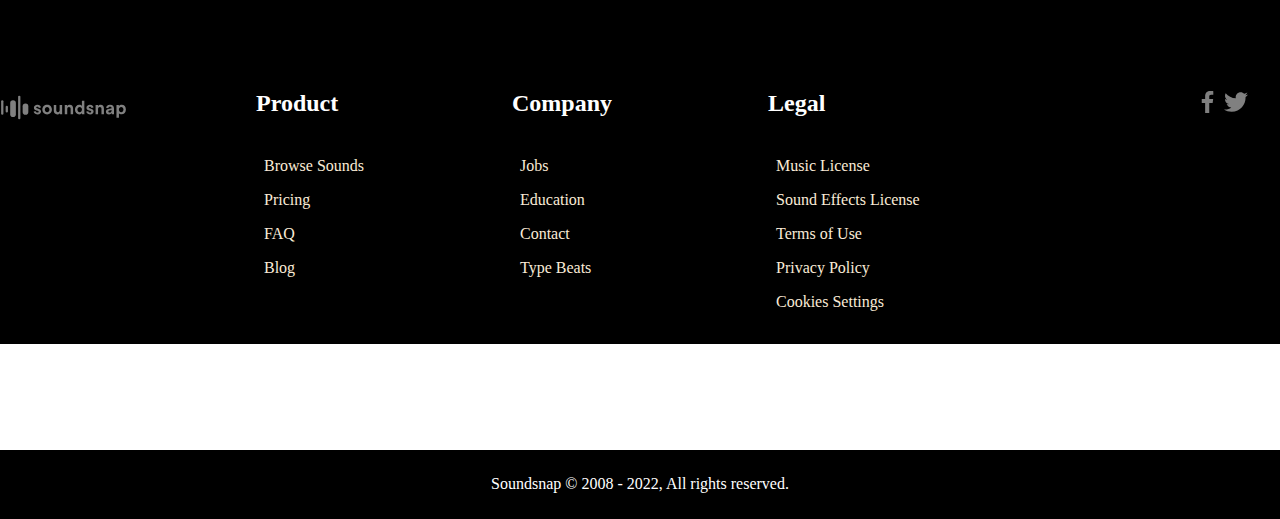
==== commit 4d90e9ad: "repair header" ====
--- a/index.html
+++ b/index.html
@@ -17,7 +17,7 @@
         <div class="containerSearch">
             <img class="spanIcon" src="./resources/icon_search.png" alt="not-found">
             <input type="text" name="search" class="inputSearch" placeholder="Search for sound effects">
-            <span></span>
+            <span class="closeSearch"></span>
             <span class="borderSec"></span>
             <div class="dropMenu"><span>Sound Effects</span>
                 <div class="dropDownContainer">
@@ -30,7 +30,14 @@
                 </div>
             </div>
         </div>
-        <nav style="float: left;">
+        <span class="socialBtn">
+          <a href="#"><img class="social-image" src="./resources/facebook.svg" alt="Facebook button light"></a>
+          <a href="#"><img class="social-image" src="./resources/twitter.svg" alt="Twitter button light"></a>
+      </span>
+        <span class="logIn">
+          <a href="#" onclick="openLogIn(event)">Login</a>/<a href="#" onclick="openSignUp(event)">Register</a>
+      </span>
+        <nav style="float: right;">
             <ul>
                 <li><a href="#">Pricing</a></li>
                 <li><a href="#">Blog</a></li>
@@ -38,13 +45,7 @@
                 <li><a href="#">SFXHD</a></li>
             </ul>
         </nav>
-        <span class="logIn">
-            <a href="#" onclick="openLogIn(event)">Login</a>/<a href="#" onclick="openSignUp(event)">Register</a>
-        </span>
-        <span class="socialBtn">
-            <a href="#"><img class="social-image" src="./resources/facebook.svg" alt="Facebook button light"></a>
-            <a href="#"><img class="social-image" src="./resources/twitter.svg" alt="Twitter button light"></a>
-        </span>
+        
     </header>
 
 
@@ -431,7 +432,7 @@
   </div>
 
   <div id="signUp" class="dialog">
-    <form action="./html_files/registration.html" method="post" class="form-content animate">
+    <form action="./html_files/registration.html" method="get" class="form-content animate">
       <label for="email"><b>Email</b></label>
       <input class="email" type="text" placeholder="Enter Email" name="email" required>
 
--- a/css_files/index.css
+++ b/css_files/index.css
@@ -40,11 +40,9 @@
 .spanIcon{
     position: relative;
     top: 14%;
-    width: 2em;
+    width: 5%;
     height: 2em;
     float: left;
-    margin-right: 1em;
-    margin-left: 0.5em;
 }
 
 .inputSearch{
@@ -65,12 +63,17 @@
 input[type='text']:focus + span:after {
     content:'\00D7';
 }
+input[type='text']+span{
+    z-index: 3;
+}
 .borderSec{
     position: relative;
-    width: 49%;
+    width: 49.4%;
     height: 2.9em;
     position: fixed;
-    left: 12%;
+    left: 10%;
+    margin-left: 1.4em;
+    border-radius: 1em;
 }
 input[type='text']:focus ~ .borderSec{
     border: solid .1em green;
@@ -155,6 +158,9 @@
 }
 nav>ul>li>a:hover{
     color: rgb(155, 155, 155);
+}
+.logIn{
+    float: right;
 }
 .logIn>a{
     padding: 0.9em 0em;
@@ -318,25 +324,34 @@
  
 @media only screen and (max-width: 1000px) {
      .containerSearch{
-         width: 40%;
+         width: 45%;
      }
      .borderSec{
-        width: 40%;
-     }
+        width: 44%;
+        left: 6%;
+     }
+     .logo{
+        width: 6%;
+     }
+     .logo>img{
+        margin-top: 20%;
+        width: 100%;
+     }
+   
+   
 }   
  
 @media only screen and (max-width: 905px) {
      .containerSearch{
-         width: 33%;
+         width: 40%;
      }
      .inputSearch{
-         width: 20%;
+        width: 39.4%;
      }
      .borderSec{
-        width: 32.5%;
-        left: 12.5%;
-     }
-    
+        width: 39%;
+        left: 6%;
+     }
 }
  
 
--- a/css_files/index2.css
+++ b/css_files/index2.css
@@ -294,8 +294,8 @@
         text-align: center;
     }
     footer>.copyright{
-        top: 284%;
-        padding: 5em;
+        top: 273%;
+        padding: 10em;
     }
 }
 @media only screen and (max-width: 500px) {
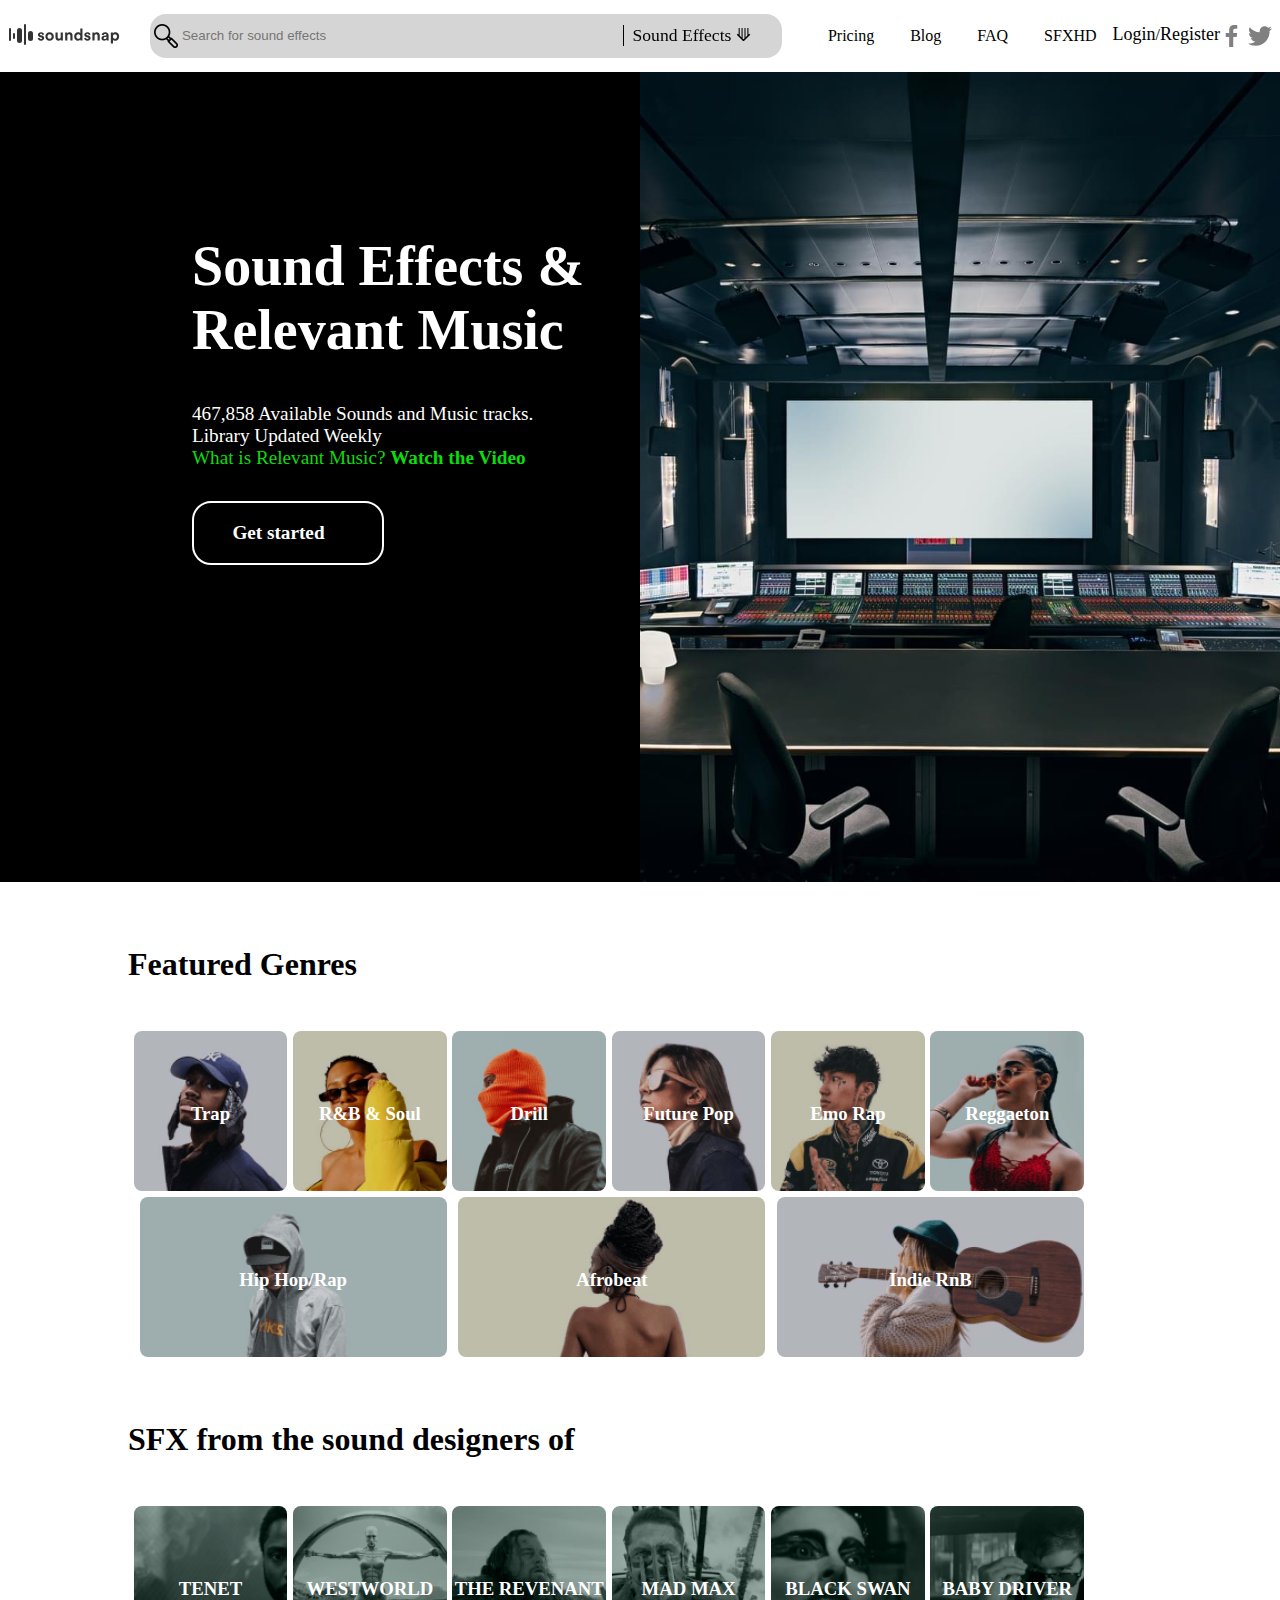
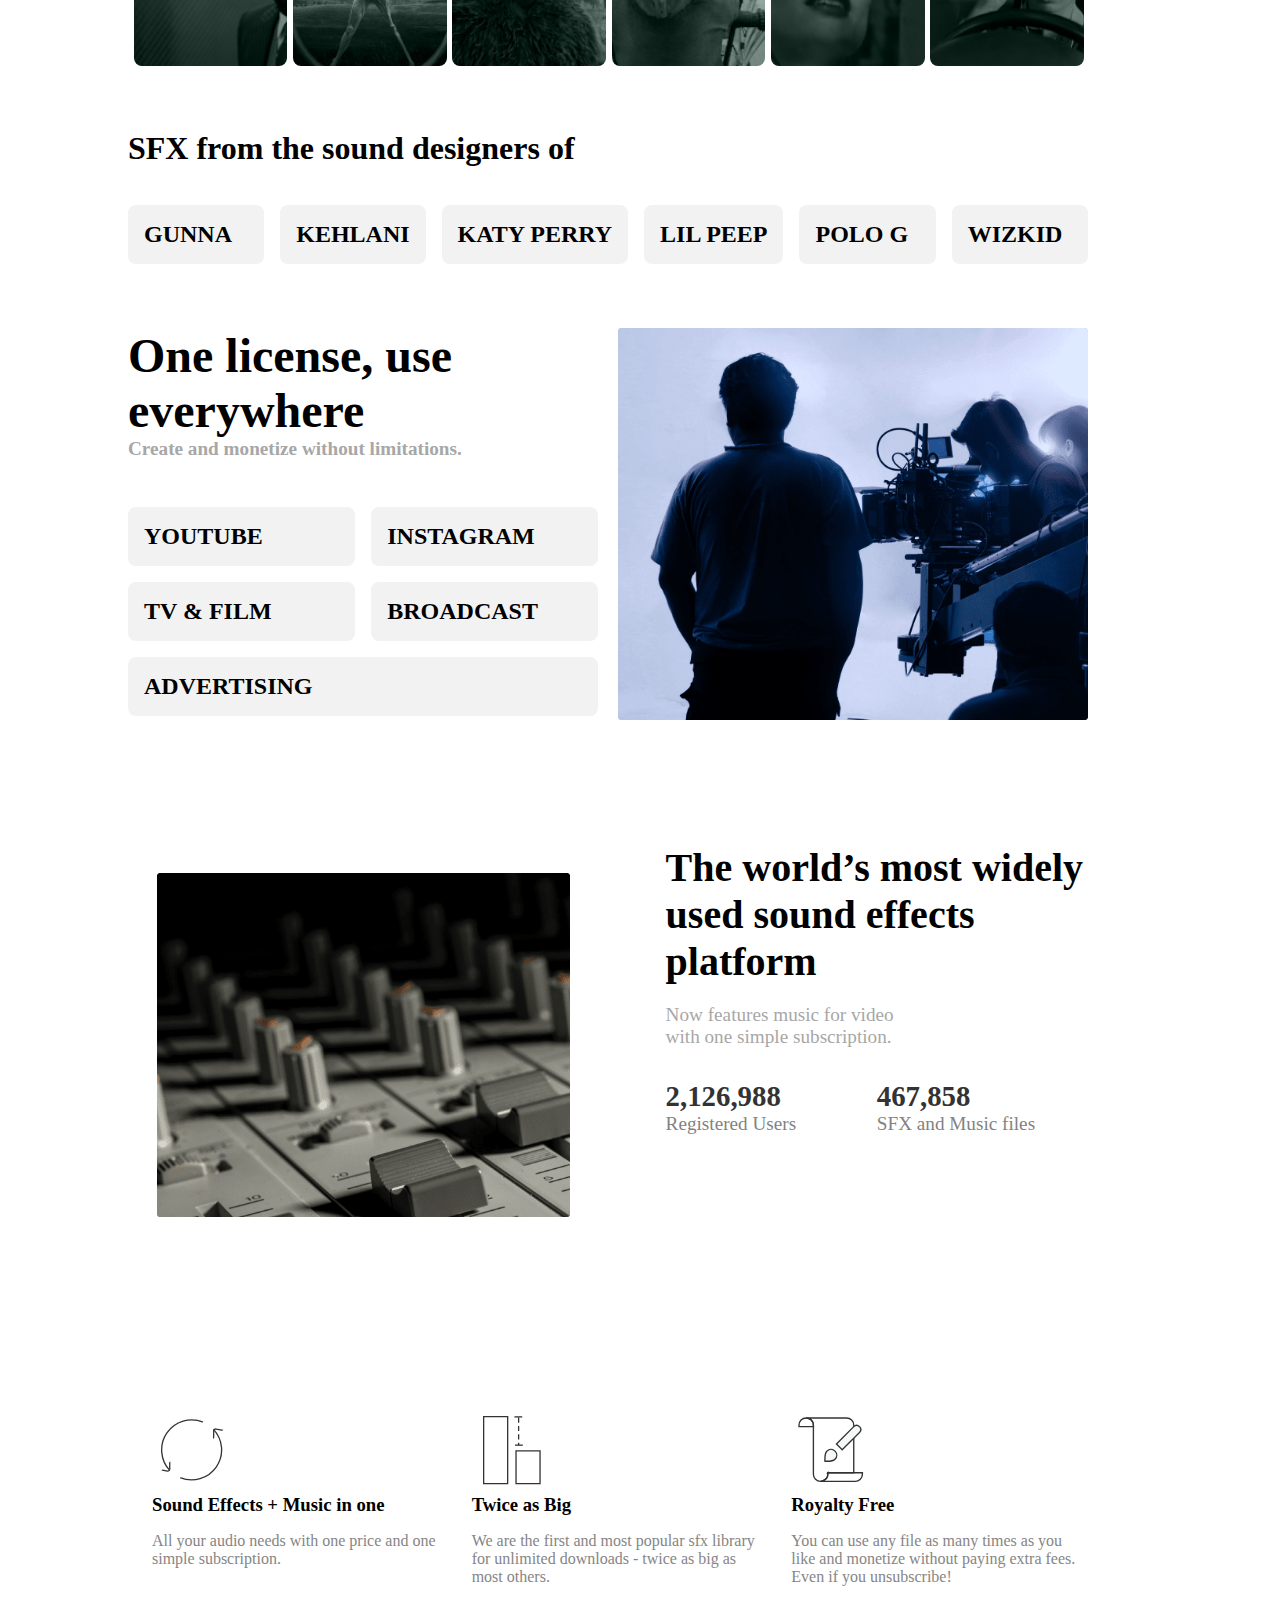
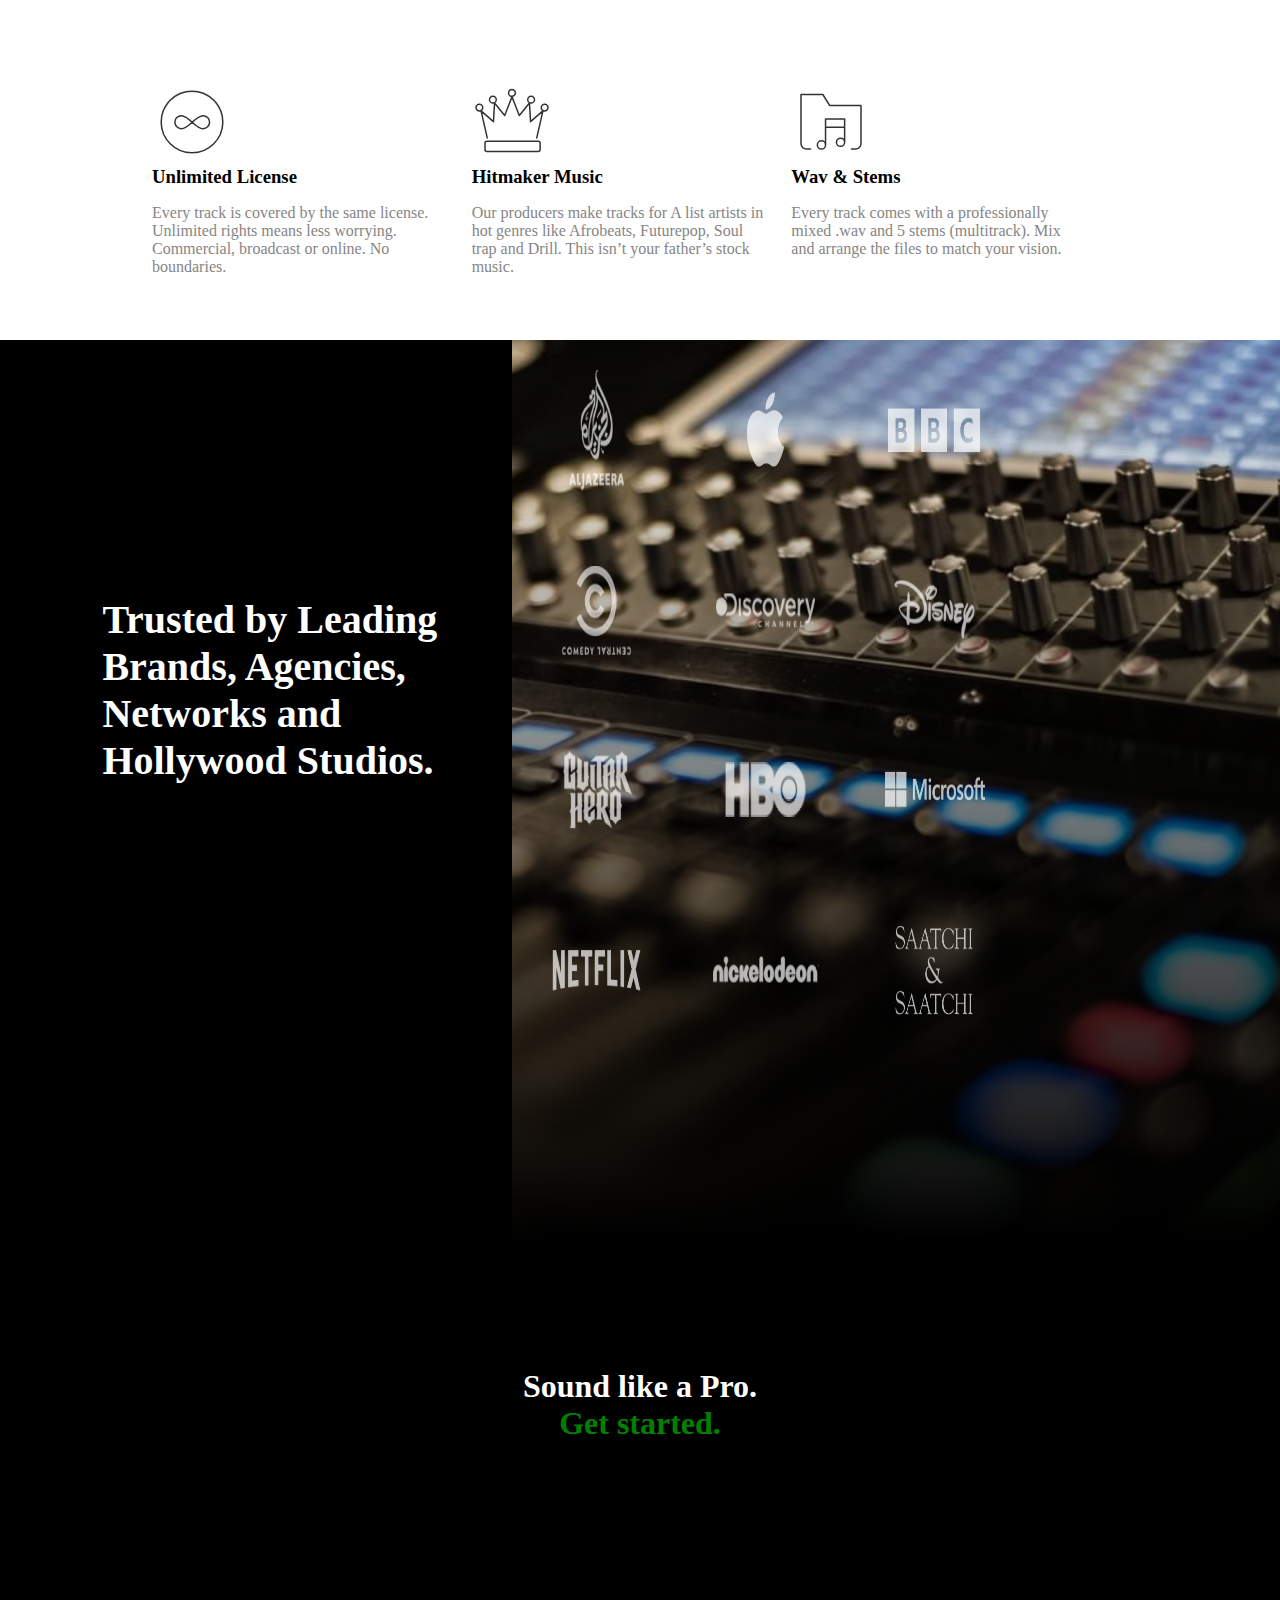
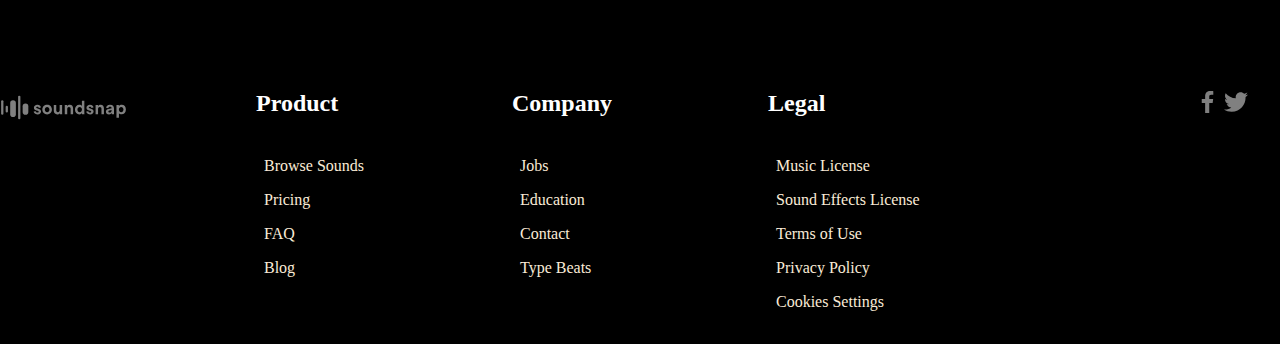
==== commit f7347836: "add js to project" ====
--- a/index.html
+++ b/index.html
@@ -10,22 +10,22 @@
     <link rel="stylesheet" href="./css_files/index2.css">
     <link rel="stylesheet" href="./css_files/index3.css">
 </head>
-<body>
-
+<body onresize="onResize()">
     <header class="full">
         <a class="logo" href="index.html"><img src="./resources/logo.svg" alt="not found"></a>
         <div class="containerSearch">
             <img class="spanIcon" src="./resources/icon_search.png" alt="not-found">
-            <input type="text" name="search" class="inputSearch" placeholder="Search for sound effects">
-            <span class="closeSearch"></span>
+            <input type="text" onblur="checkClear()" name="search" id="search" class="inputSearch" placeholder="Search for sound effects">
+            <span class="closeSearch" id="clear" onclick="clearInput()">
+            </span>
             <span class="borderSec"></span>
-            <div class="dropMenu"><span>Sound Effects</span>
-                <div class="dropDownContainer">
+            <div class="dropMenu" ><span id="typeSearch">Sound Effects</span>
+                <div class="dropDownContainer" id="dropMenu">
                     <span class="arrowSpan"></span>
                     <span class="list">
                         <span>Search for</span>
-                        <a href="#">Sound Effects</a>
-                        <a href="#">Music</a>
+                        <a href="#" onclick="ChangeList(this);event.preventDefault()">Sound Effects</a>
+                        <a href="#" onclick="ChangeList(this);event.preventDefault()">Music</a>
                     </span>
                 </div>
             </div>
@@ -45,9 +45,10 @@
                 <li><a href="#">SFXHD</a></li>
             </ul>
         </nav>
-        
     </header>
-
+    <div class="progress-container">
+      <div class="progress-bar" id="myBar"></div>
+    </div>
 
     <header class="mini">
         <span class="menu" onclick="openNav()">
@@ -411,13 +412,16 @@
                 <a href="#"><img src="./resources/facebook.svg" alt=""></a>
                 <a href="#"><img src="./resources/twitter.svg" alt=""></a>
               </div>
-            </div>
-            <div style="clear: both;"></div>
-            <div class="copyright">Soundsnap © 2008 - 2022, All rights reserved.</div>
+             <!-- <div style="clear: both;"></div>
+              <div class="copyright" style="text-align: center;">Soundsnap © 2008 - 2022, All rights reserved.</div>-->
+            </div>
+            
           </footer>
     </main>
     <div id="logIn" class="dialog">
+    
     <form action="./html_files/log_in.html" method="get" class="form-content animate">
+      <div style="margin-left:37%; "> <img src="./resources/logo.svg" alt="" width="30%" height="30%" ></div>
       <label for="uname"><b>Username</b></label>
       <input class="email" type="text" placeholder="Enter Username" name="uname" required>
   
@@ -433,6 +437,7 @@
 
   <div id="signUp" class="dialog">
     <form action="./html_files/registration.html" method="get" class="form-content animate">
+      <div style="margin-left:37%; "> <img src="./resources/logo.svg" alt="" width="30%" height="30%" ></div>
       <label for="email"><b>Email</b></label>
       <input class="email" type="text" placeholder="Enter Email" name="email" required>
 
--- a/css_files/index.css
+++ b/css_files/index.css
@@ -60,12 +60,41 @@
     outline: 0;
 }
 
-input[type='text']:focus + span:after {
+header>.containerSearch>.closeSearch{
+    width: 5%;
+    height: 70%;
+    
+}
+
+.progress-container {
+    width: 100%;
+    height: .5em;
+    position: fixed;
+    background: transparent;
+    z-index: 34;
+    top: 4em;
+  }
+  
+.progress-bar {
+    height: .5em;
+    background: grey;
+    width: 0%;
+}
+
+.load{
+    margin: 1%;
+    border: 3px solid green;
+    border-radius: 50%;
+}
+
+
+/*input[type='text']:focus + span:after {
     content:'\00D7';
-}
+}*/
 input[type='text']+span{
     z-index: 3;
 }
+
 .borderSec{
     position: relative;
     width: 49.4%;
@@ -339,8 +368,7 @@
      }
    
    
-}   
- 
+}  
 @media only screen and (max-width: 905px) {
      .containerSearch{
          width: 40%;
--- a/css_files/index3.css
+++ b/css_files/index3.css
@@ -12,7 +12,7 @@
   }
 
   button {
-    background-color: #04AA6D;
+    background-color: gray;
     color: white;
     padding: 1.5em  2em;
     margin: 1em 0;
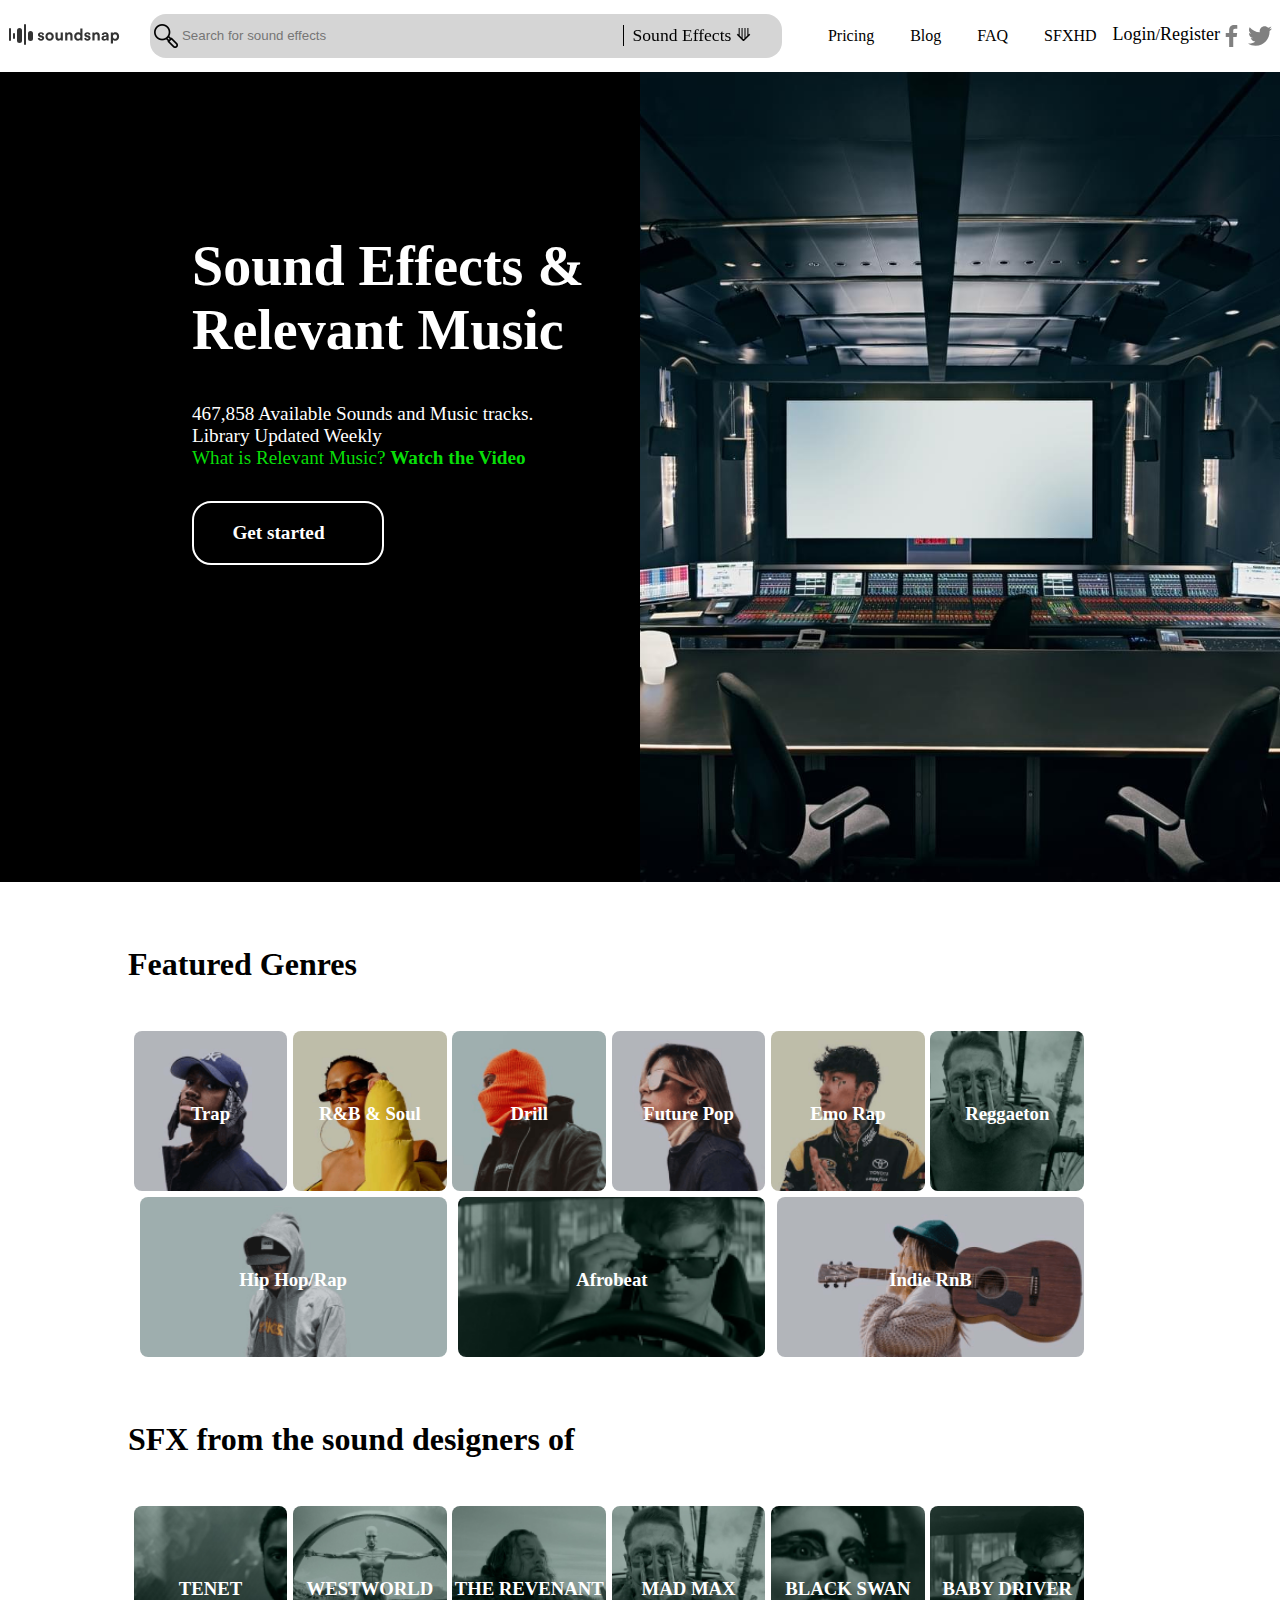
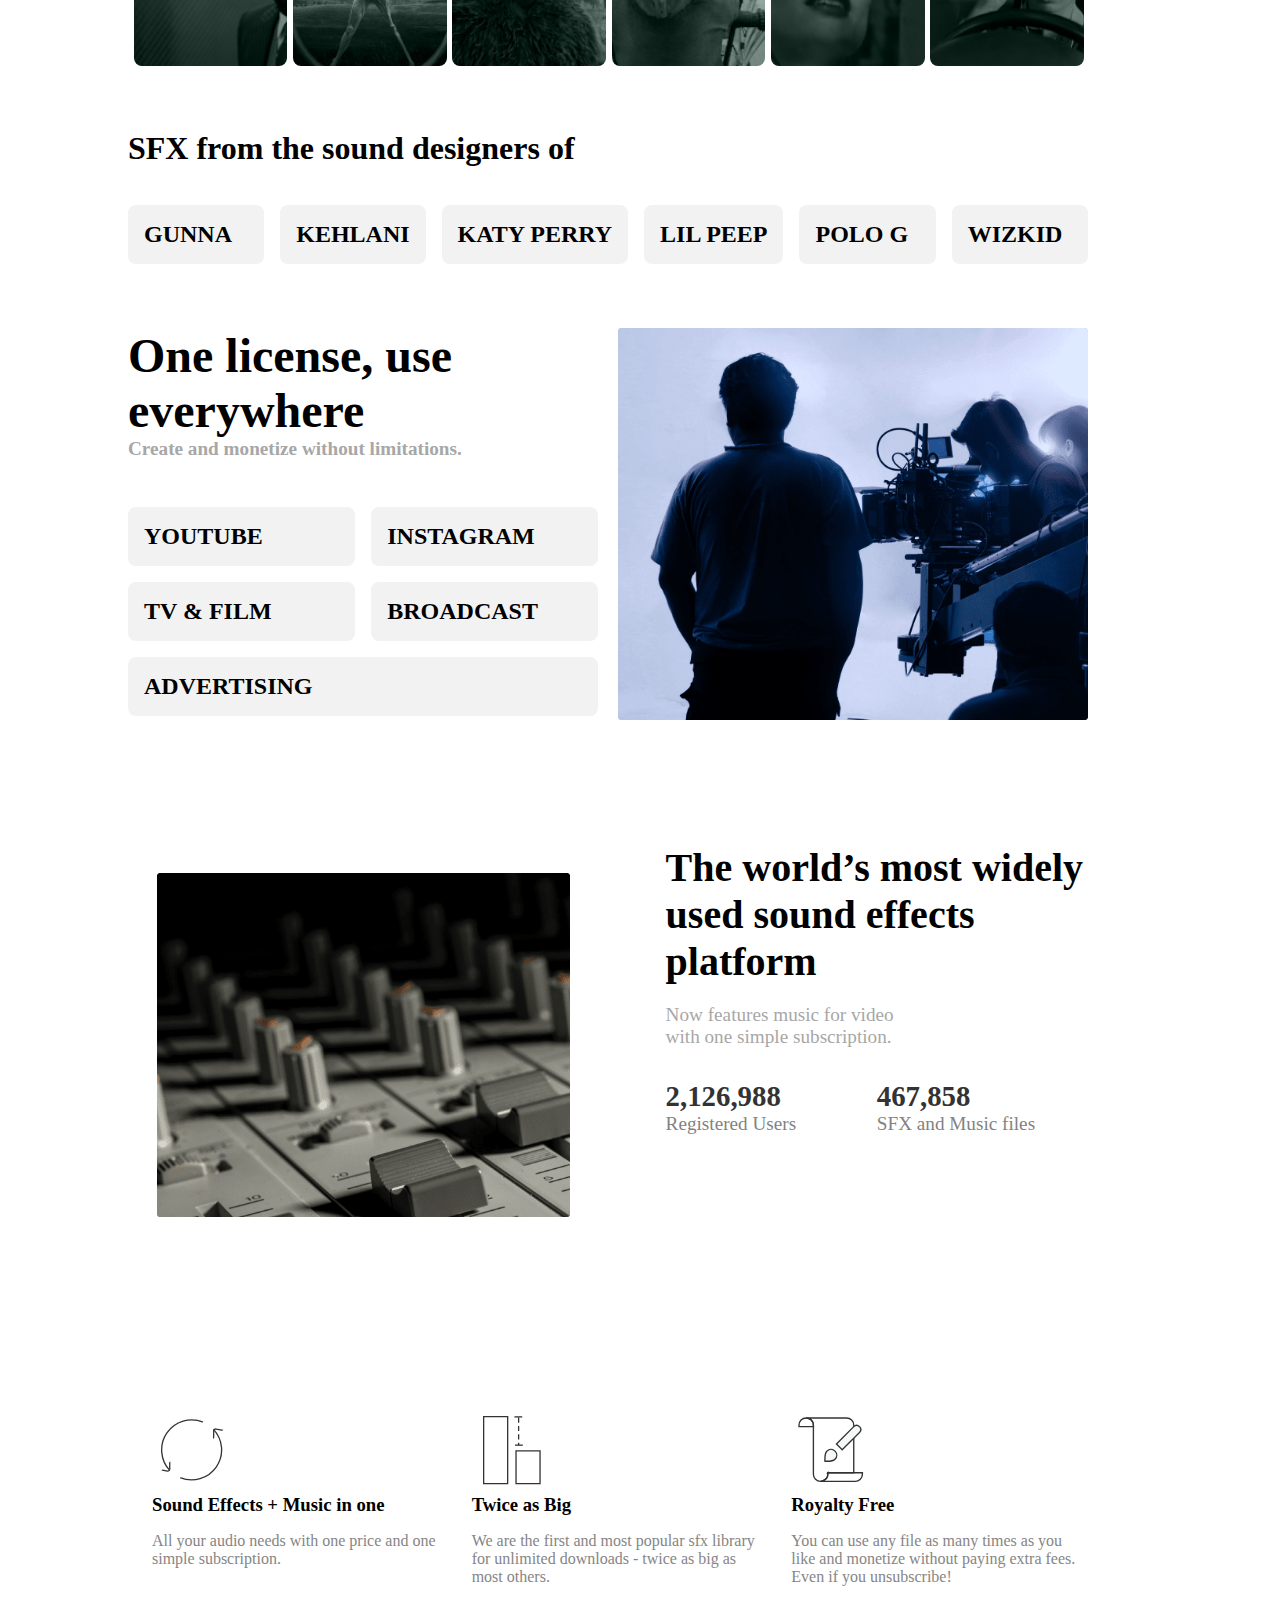
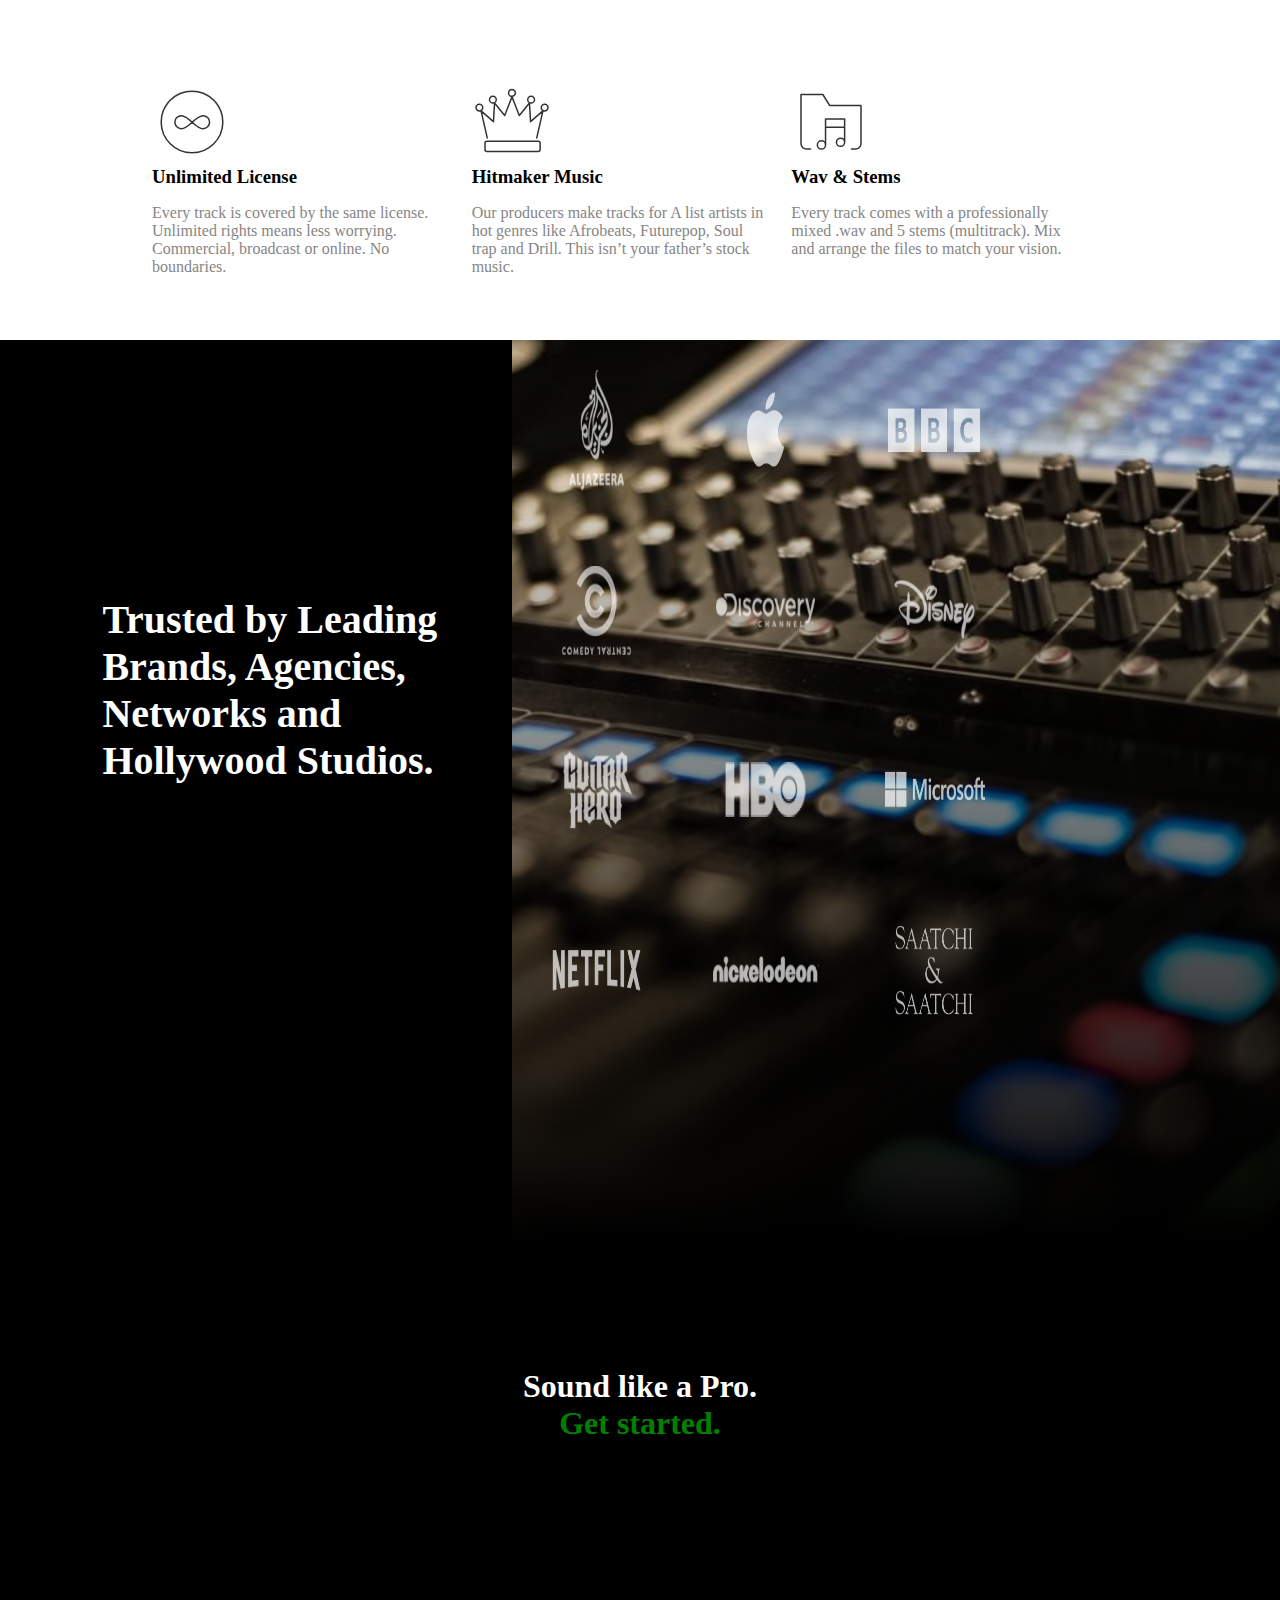
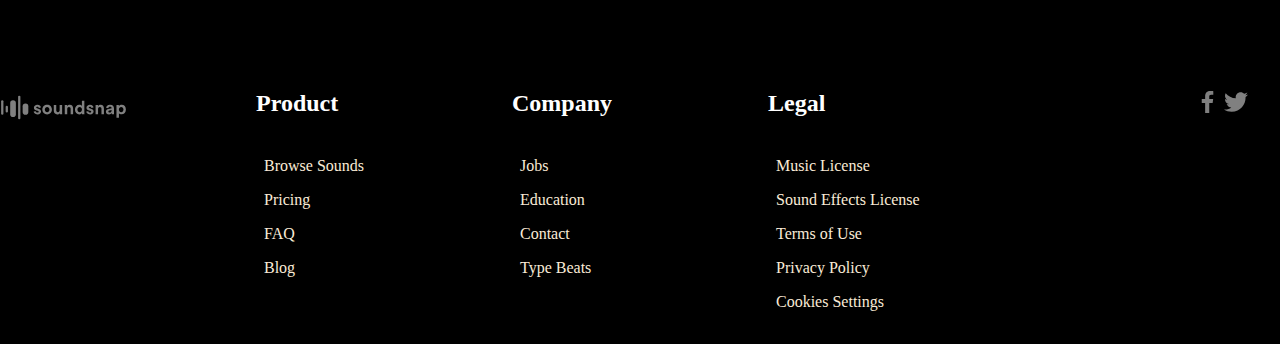
==== commit 885b06c8: "add js to project" ====
--- a/index.html
+++ b/index.html
@@ -95,7 +95,7 @@
                 Relevant Music</h1>
             <p>467,858 Available Sounds and Music tracks.<br>
                  Library Updated Weekly<br> <span style="color: rgb(8, 222, 8);">What is Relevant Music? </span> 
-                <span style="font-weight: bold; cursor: pointer; color: rgb(8, 222, 8);">Watch the Video</span>
+                <span style="font-weight: bold; cursor: pointer; color: rgb(8, 222, 8);" onclick="openVideo(event)">Watch the Video</span>
                 <a class="button-link" href="#">Get started</a>
             </p>
             
@@ -146,7 +146,7 @@
                 </h3>
               </div>
               <div class="imageContainer ">
-                <img  src="./resources/latin_reggaeton.png"  alt="Reggaeton sound effects">
+                <img  src="./resources/latin_reggaeton.jpg"  alt="Reggaeton sound effects">
                 <h3>
                   <a href="#" title="Reggaeton">
                     Reggaeton
@@ -162,7 +162,7 @@
                 </h3>
               </div>
               <div class="imageContainer second">
-                <img  src="./resources/afrobeat.png"  alt="Afrobeat sound effects">
+                <img  src="./resources/afrobeat.jpg"  alt="Afrobeat sound effects">
                 <h3>
                   <a href="#" title="Afrobeat">
                     Afrobeat
@@ -453,6 +453,12 @@
       <button type="submit">Sign Up</button>
     </form>
   </div>
+  <div id="video" class="dialog">
+    <div class="form-content animate" style="width:100%; height:100%">
+      <iframe width="100%" height="100%" src="https://www.youtube.com/embed/rt1QzuytoAc" title="YouTube video player" frameborder="0" allow="accelerometer; autoplay; clipboard-write; encrypted-media; gyroscope; picture-in-picture" allowfullscreen></iframe>
+    </div>
+    
+  </div>
       <script src="./js_files/my_js.js"></script>
 </body>
 </html>--- a/css_files/index.css
+++ b/css_files/index.css
@@ -71,7 +71,7 @@
     height: .5em;
     position: fixed;
     background: transparent;
-    z-index: 34;
+    z-index: 2;
     top: 4em;
   }
   
@@ -150,7 +150,7 @@
     top: -2%;
     right: 30%;
     transform: rotate(45deg);
-   background-color: white;
+    background-color: white;
 }
 .dropDownContainer .list{
     position: absolute;
@@ -241,7 +241,7 @@
     height: 100%;
     width: 0;
     position: fixed;
-    z-index: 1;
+    z-index: 3;
     top: 0;
     left: 0;
     background-color: #111;
@@ -309,7 +309,7 @@
 }
 main>.sideRight{
     background-image: url('../resources/main.jpg');
-    background-size:     cover;                      /* <------ */
+    background-size:     cover;                    
     background-repeat:   no-repeat;
     background-position: center center;
     width: 50%;
@@ -446,6 +446,5 @@
     }
     main>.sideLeft>h1{
         font-size: 1.2em;
-    }
-    
+    }   
 }--- a/css_files/index2.css
+++ b/css_files/index2.css
@@ -35,7 +35,6 @@
     top: 0%;
     border-radius: 0.5em;
     cursor: pointer;
-        
 }
 main>.secondSection>.sectionHome>.imageContainer>h3>a{
     position: relative;
--- a/css_files/index3.css
+++ b/css_files/index3.css
@@ -27,7 +27,7 @@
 .dialog {
   display: none;
   position: fixed;
-  z-index: 1; 
+  z-index: 5; 
   left: 0;
   top: 0;
   width: 100%;
